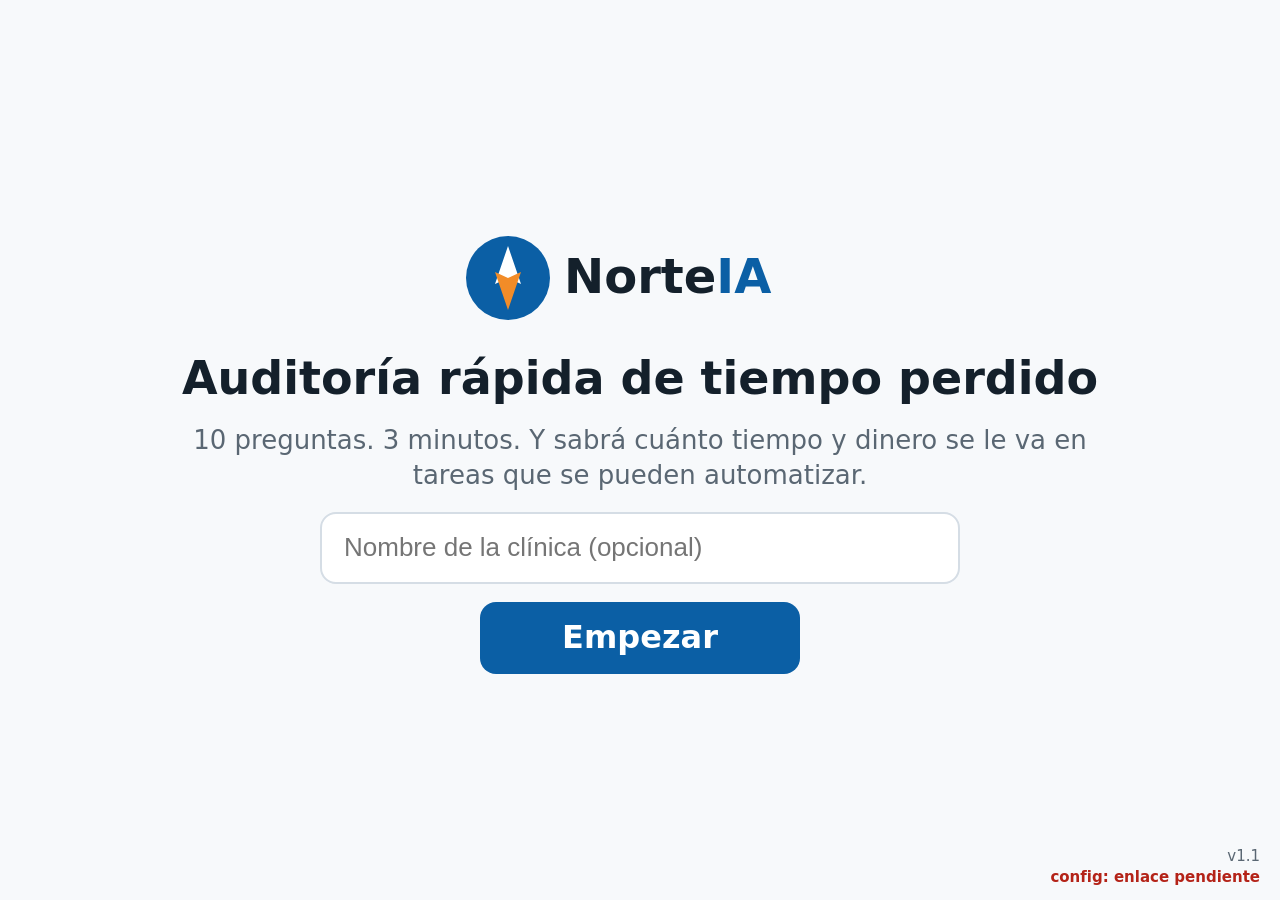
==== auditoria-norteia/index.html @ 2232d9d1 "Auditoría rápida NorteIA: PWA multi-nicho con envío automático por email App para tablet (HTML/CSS/J" ====
<!doctype html>
<html lang="es">
<head>
  <meta charset="utf-8">
  <meta name="viewport" content="width=device-width, initial-scale=1, maximum-scale=1, user-scalable=no, viewport-fit=cover">
  <meta name="theme-color" content="#0B5FA5">
  <meta name="mobile-web-app-capable" content="yes">
  <meta name="apple-mobile-web-app-capable" content="yes">
  <meta name="apple-mobile-web-app-status-bar-style" content="default">
  <meta name="apple-mobile-web-app-title" content="Auditoría NorteIA">
  <meta name="format-detection" content="telephone=no">
  <title>Auditoría rápida NorteIA</title>
  <link rel="manifest" href="manifest.webmanifest">
  <link rel="icon" href="assets/icon-192.png" type="image/png">
  <link rel="apple-touch-icon" href="assets/icon-192.png">
  <link rel="stylesheet" href="styles.css">
</head>
<body>
  <!-- Contenedor único: app.js dibuja aquí cada pantalla -->
  <main id="app" aria-live="polite"></main>

  <!-- Aviso de orientación (solo en vertical, por CSS) -->
  <div class="aviso-giro" role="alert">
    <div class="aviso-giro-icono" aria-hidden="true">⟳</div>
    <p>Gira la tablet en horizontal</p>
  </div>

  <!-- Diálogo de confirmación genérico -->
  <div id="dialogo" class="dialogo" hidden>
    <div class="dialogo-caja" role="dialog" aria-modal="true" aria-labelledby="dialogo-texto">
      <p id="dialogo-texto"></p>
      <div class="dialogo-botones" id="dialogo-botones"></div>
    </div>
  </div>

  <noscript>Esta aplicación necesita JavaScript.</noscript>

  <!-- Orden de carga: config, config local (opcional), almacén, motor, librería QR, correo, app. Los nichos los carga app.js desde niches/index.js -->
  <script src="config.js"></script>
  <script src="config.local.js" onerror="void 0"></script>
  <script src="niches/index.js"></script>
  <script src="almacen.js"></script>
  <script src="motor.js"></script>
  <script src="assets/qr.js"></script>
  <script src="email.js"></script>
  <script src="app.js"></script>
</body>
</html>
---- auditoria-norteia/styles.css ----
/* Auditoría rápida NorteIA — tablet en horizontal, letra grande, toques grandes */

:root {
  --fondo: #F7F9FB;
  --superficie: #FFFFFF;
  --texto: #14202B;
  --texto-suave: #5A6773;
  --borde: #D5DDE5;
  --principal: #0B5FA5;
  --principal-oscuro: #084A80;
  --principal-claro: #E6F0FA;
  --acento: #F28C28;
  --acento-oscuro: #C96A0E;
  --acento-texto: #1E1206;
  --ok: #1F7A4A;
  --aviso: #9A5B00;
  --error: #B42318;
  --radio: 16px;
  --sombra: 0 2px 10px rgba(20, 32, 43, 0.08);
  --toque: 72px;
  --hueco: 16px;
  --transicion: 200ms;
  font-size: 22px;
}

@media (min-width: 1600px) and (min-height: 1000px) {
  :root { font-size: 26px; --toque: 84px; }
}

* { box-sizing: border-box; }

html, body {
  margin: 0;
  height: 100%;
  background: var(--fondo);
  color: var(--texto);
  font-family: system-ui, -apple-system, "Segoe UI", Roboto, sans-serif;
  line-height: 1.35;
  overscroll-behavior: none;
  -webkit-text-size-adjust: 100%;
}

body {
  touch-action: manipulation;
  -webkit-user-select: none;
  user-select: none;
  -webkit-tap-highlight-color: transparent;
  -webkit-touch-callout: none;
  overflow: hidden;
}

input, textarea, .seleccionable, .seleccionable * {
  -webkit-user-select: text;
  user-select: text;
  -webkit-touch-callout: default;
}

:where(button, a.boton) {
  font: inherit;
  color: inherit;
  touch-action: manipulation;
}

:focus-visible {
  outline: 4px solid var(--acento);
  outline-offset: 3px;
}

#app {
  height: 100%;
  position: relative;
  overflow: hidden;
}

/* Títulos que reciben el foco al cambiar de pantalla (para lectores de pantalla): sin marco visible */
[data-foco][tabindex="-1"]:focus { outline: none; }

/* ---------- Pantallas ---------- */

.pantalla {
  position: absolute;
  inset: 0;
  display: flex;
  flex-direction: column;
  padding: 20px 32px 24px;
  padding-left: max(32px, env(safe-area-inset-left));
  padding-right: max(32px, env(safe-area-inset-right));
  animation: entrar var(--transicion) ease-out;
  overflow: hidden;
}

.pantalla.con-scroll {
  overflow-y: auto;
  -webkit-overflow-scrolling: touch;
  scroll-behavior: smooth;
}

@keyframes entrar {
  from { opacity: 0; transform: translateX(16px); }
  to { opacity: 1; transform: none; }
}

@media (prefers-reduced-motion: reduce) {
  .pantalla { animation: none; }
}

/* ---------- Botones ---------- */

.boton {
  display: inline-flex;
  align-items: center;
  justify-content: center;
  gap: 12px;
  min-height: var(--toque);
  padding: 0 32px;
  border-radius: var(--radio);
  border: 2px solid transparent;
  font-size: 28px;
  font-weight: 650;
  cursor: pointer;
  text-decoration: none;
  transition: background var(--transicion), transform 80ms, opacity var(--transicion);
}

.boton:active:not(:disabled) { transform: scale(0.98); }

.boton-principal { background: var(--principal); color: #fff; }
.boton-principal:active:not(:disabled) { background: var(--principal-oscuro); }

.boton-cta { background: var(--acento); color: var(--acento-texto); box-shadow: 0 4px 14px rgba(242, 140, 40, 0.35); }
.boton-cta:active { background: var(--acento-oscuro); color: #fff; }

.boton-secundario { background: var(--superficie); color: var(--principal); border-color: var(--borde); }
.boton-discreto { background: transparent; color: var(--texto-suave); border-color: var(--borde); font-size: 22px; font-weight: 600; }
.boton-peligro { background: var(--superficie); color: var(--error); border-color: #F1C4C0; }

.boton:disabled {
  background: #C9D1D8;
  color: #4E5A65;
  border-color: transparent;
  box-shadow: none;
  cursor: not-allowed;
}

.boton-atras {
  min-height: var(--toque);
  min-width: 150px;
  padding: 0 20px;
  font-size: 24px;
}

/* ---------- Bienvenida ---------- */

.bienvenida {
  align-items: center;
  justify-content: center;
  text-align: center;
  gap: 18px;
}

.bienvenida.con-scroll { justify-content: flex-start; }

.logo-boton {
  background: none;
  border: 0;
  padding: 8px;
  cursor: default;
  min-height: var(--toque);
}

.logo-boton img { height: 96px; width: auto; display: block; }

.bienvenida h1 {
  font-size: 46px;
  margin: 0;
  line-height: 1.15;
  color: var(--texto);
}

.bienvenida .subtitulo {
  font-size: 26px;
  margin: 0;
  max-width: 900px;
  color: var(--texto-suave);
}

.nichos {
  display: flex;
  gap: var(--hueco);
  justify-content: center;
  flex-wrap: wrap;
}

.nicho-tarjeta {
  min-width: 180px;
  min-height: 130px;
  padding: 14px 20px;
  border-radius: var(--radio);
  border: 3px solid var(--borde);
  background: var(--superficie);
  display: flex;
  flex-direction: column;
  align-items: center;
  justify-content: center;
  gap: 6px;
  cursor: pointer;
  position: relative;
  font-size: 24px;
  font-weight: 650;
}

.nicho-tarjeta .icono { font-size: 44px; line-height: 1; }
.nicho-tarjeta[aria-pressed="true"] { border-color: var(--principal); background: var(--principal-claro); color: var(--principal-oscuro); }

.nichos.pestanas .nicho-tarjeta { min-height: var(--toque); min-width: 0; flex-direction: row; padding: 0 22px; }
.nichos.pestanas .nicho-tarjeta .icono { font-size: 30px; }

.etiqueta-completar {
  position: absolute;
  top: -12px;
  right: -8px;
  background: var(--error);
  color: #fff;
  font-size: 15px;
  font-weight: 700;
  padding: 3px 8px;
  border-radius: 8px;
}

.campo-nombre {
  width: min(640px, 100%);
  min-height: var(--toque);
  font-size: 26px;
  padding: 0 22px;
  border-radius: var(--radio);
  border: 2px solid var(--borde);
  background: var(--superficie);
  color: var(--texto);
}

.campo-nombre:focus { border-color: var(--principal); outline: none; box-shadow: 0 0 0 4px var(--principal-claro); }

.bloque-contacto {
  width: min(640px, 100%);
  text-align: left;
  border: 2px solid var(--borde);
  border-radius: var(--radio);
  background: var(--superficie);
  padding: 0 18px;
}

.bloque-contacto summary {
  min-height: var(--toque);
  display: flex;
  align-items: center;
  cursor: pointer;
  font-weight: 600;
  color: var(--principal);
}

.bloque-contacto .campos { display: grid; grid-template-columns: 1fr 1fr; gap: 12px; padding-bottom: 16px; }
.bloque-contacto label { display: flex; flex-direction: column; font-size: 18px; color: var(--texto-suave); gap: 4px; }
.bloque-contacto input { min-height: 60px; font-size: 22px; padding: 0 14px; border: 2px solid var(--borde); border-radius: 12px; }
.bloque-contacto input[aria-invalid="true"] { border-color: var(--error); }
.bloque-contacto .aviso-privacidad { grid-column: 1 / -1; font-size: 17px; color: var(--texto-suave); margin: 0; }
.bloque-contacto .error-campo { grid-column: 1 / -1; color: var(--error); font-size: 18px; margin: 0; }

.boton-empezar { min-width: 320px; font-size: 32px; }

.esquina-version {
  position: absolute;
  right: 20px;
  bottom: 12px;
  font-size: 15px;
  color: var(--texto-suave);
  text-align: right;
  line-height: 1.4;
}

.esquina-version .alerta { color: var(--error); font-weight: 700; }
.esquina-version .pendientes { color: var(--aviso); font-weight: 700; }

.mensaje-error-nichos { color: var(--error); font-size: 24px; }

/* ---------- Preguntas ---------- */

.barra-superior {
  display: flex;
  align-items: center;
  gap: 24px;
  flex: 0 0 auto;
}

.progreso { flex: 1; display: flex; flex-direction: column; gap: 6px; }
.progreso-pista { height: 14px; border-radius: 7px; background: #E1E7ED; overflow: hidden; }
.progreso-relleno { height: 100%; background: var(--principal); border-radius: 7px; transition: width var(--transicion); }
.progreso-texto { font-size: 20px; color: var(--texto-suave); font-weight: 600; }

.pregunta-cuerpo {
  flex: 1 1 auto;
  display: flex;
  flex-direction: column;
  justify-content: center;
  gap: 20px;
  min-height: 0;
  padding: 12px 0;
}

.pregunta-titulo {
  font-size: 46px;
  line-height: 1.15;
  margin: 0;
  font-weight: 750;
}

.pregunta-titulo.largo { font-size: 40px; }

.pregunta-nota { margin: -8px 0 0; font-size: 20px; color: var(--texto-suave); }

.opciones {
  display: grid;
  gap: var(--hueco);
  grid-template-columns: repeat(var(--columnas, 2), minmax(0, 1fr));
}

.opcion {
  min-height: 96px;
  border-radius: var(--radio);
  border: 3px solid var(--borde);
  background: var(--superficie);
  box-shadow: var(--sombra);
  font-size: 28px;
  font-weight: 600;
  padding: 10px 56px 10px 24px;
  text-align: left;
  cursor: pointer;
  position: relative;
  transition: background var(--transicion), border-color var(--transicion);
}

.opcion::after {
  content: "";
  position: absolute;
  right: 18px;
  top: 50%;
  width: 30px;
  height: 30px;
  margin-top: -15px;
  border-radius: 50%;
  border: 3px solid var(--borde);
  background: var(--superficie);
}

.opcion[aria-pressed="true"] {
  background: var(--principal);
  border-color: var(--principal);
  color: #fff;
}

.opcion[aria-pressed="true"]::after {
  content: "✓";
  border-color: #fff;
  background: #fff;
  color: var(--principal);
  font-size: 22px;
  font-weight: 800;
  line-height: 24px;
  text-align: center;
}

.opciones.compactas .opcion { min-height: var(--toque); }

/* Bloques de dos partes (slider + minutos) */
.dos-partes {
  display: grid;
  grid-template-columns: minmax(0, 1.7fr) minmax(0, 1fr);
  gap: 32px;
  align-items: center;
}

.subpregunta h2 { font-size: 30px; margin: 0 0 14px; }
.subpregunta .opciones { --columnas: 1; }
.subpregunta .opcion { min-height: var(--toque); text-align: center; padding-left: 56px; }

/* ---------- Slider ---------- */

.slider { display: flex; flex-direction: column; gap: 14px; }

.slider-valor {
  font-size: 64px;
  font-weight: 800;
  text-align: center;
  color: var(--principal);
  line-height: 1;
  min-height: 64px;
  font-variant-numeric: tabular-nums;
}

.slider-valor.vacio { color: #A3AFBA; }

.slider-fila { display: flex; align-items: center; gap: 16px; }

.slider-paso {
  flex: 0 0 auto;
  width: var(--toque);
  height: var(--toque);
  border-radius: 50%;
  border: 2px solid var(--borde);
  background: var(--superficie);
  font-size: 40px;
  font-weight: 700;
  color: var(--principal);
  cursor: pointer;
  line-height: 1;
}

.slider-paso:active { background: var(--principal-claro); }

.slider-pista {
  position: relative;
  flex: 1;
  height: 92px;
  display: flex;
  align-items: center;
}

.slider input[type="range"] {
  -webkit-appearance: none;
  appearance: none;
  width: 100%;
  height: 72px;
  margin: 0;
  background: transparent;
  cursor: pointer;
  position: relative;
  z-index: 2;
}

.slider input[type="range"]::-webkit-slider-runnable-track {
  height: 14px;
  border-radius: 7px;
  background: linear-gradient(to right, var(--principal) 0, var(--principal) var(--relleno, 0%), #D8E0E7 var(--relleno, 0%), #D8E0E7 100%);
}

.slider input[type="range"]::-moz-range-track {
  height: 14px;
  border-radius: 7px;
  background: #D8E0E7;
}

.slider input[type="range"]::-moz-range-progress {
  height: 14px;
  border-radius: 7px;
  background: var(--principal);
}

.slider input[type="range"]::-webkit-slider-thumb {
  -webkit-appearance: none;
  appearance: none;
  width: 56px;
  height: 56px;
  margin-top: -21px;
  border-radius: 50%;
  background: var(--principal);
  border: 5px solid #fff;
  box-shadow: 0 2px 8px rgba(0, 0, 0, 0.3);
}

.slider input[type="range"]::-moz-range-thumb {
  width: 46px;
  height: 46px;
  border-radius: 50%;
  background: var(--principal);
  border: 5px solid #fff;
  box-shadow: 0 2px 8px rgba(0, 0, 0, 0.3);
}

/* Sin contestar: no hay pulgar activo */
.slider input.sin-valor::-webkit-slider-thumb { opacity: 0; }
.slider input.sin-valor::-moz-range-thumb { opacity: 0; }
.slider input.sin-valor::-moz-range-progress { background: transparent; }

.slider-marca {
  position: absolute;
  top: 0;
  bottom: 0;
  width: 0;
  border-left: 3px dashed var(--acento-oscuro);
  z-index: 1;
  pointer-events: none;
}

.slider-marca span {
  position: absolute;
  top: -6px;
  left: 8px;
  font-size: 18px;
  font-weight: 700;
  color: var(--acento-oscuro);
  white-space: nowrap;
}

.slider-marca small {
  position: absolute;
  bottom: -4px;
  left: 8px;
  font-size: 15px;
  color: var(--texto-suave);
  white-space: nowrap;
}

.slider-atajos { display: flex; gap: var(--hueco); justify-content: center; }

.atajo {
  min-height: var(--toque);
  min-width: 120px;
  padding: 0 22px;
  border-radius: var(--radio);
  border: 2px solid var(--borde);
  background: var(--superficie);
  font-size: 28px;
  font-weight: 700;
  cursor: pointer;
  display: inline-flex;
  flex-direction: column;
  align-items: center;
  justify-content: center;
  line-height: 1.05;
}

.atajo small { font-size: 15px; font-weight: 600; color: var(--texto-suave); }
.atajo.habitual { border-color: var(--acento); }
.atajo[aria-pressed="true"] { background: var(--principal); color: #fff; border-color: var(--principal); }
.atajo[aria-pressed="true"] small { color: #fff; }

.pie-pregunta {
  flex: 0 0 auto;
  display: flex;
  justify-content: flex-end;
}

.boton-siguiente { min-width: 300px; }

/* ---------- Calculando ---------- */

.calculando {
  align-items: center;
  justify-content: center;
  gap: 28px;
  font-size: 36px;
  font-weight: 700;
  color: var(--principal);
  cursor: pointer;
}

.indicador {
  width: 84px;
  height: 84px;
  border-radius: 50%;
  border: 9px solid var(--principal-claro);
  border-top-color: var(--principal);
  animation: girar 900ms linear infinite;
}

@keyframes girar { to { transform: rotate(360deg); } }

/* ---------- Resultado ---------- */

.resultado { padding-bottom: 0; }

.resultado-contenido {
  flex: 1 1 auto;
  min-height: 0;
  overflow-y: auto;
  -webkit-overflow-scrolling: touch;
  scroll-behavior: smooth;
  display: flex;
  flex-direction: column;
  gap: 14px;
  padding-bottom: 16px;
}

.resultado-cabecera { display: flex; align-items: center; justify-content: space-between; gap: 16px; flex: 0 0 auto; }
.resultado-cabecera img { height: 48px; }

.resultado-grid {
  display: grid;
  grid-template-columns: minmax(0, 1.6fr) minmax(0, 1fr);
  gap: 20px;
  align-items: stretch;
}

.panel {
  background: var(--superficie);
  border-radius: 20px;
  box-shadow: var(--sombra);
  padding: 20px 24px;
}

.gancho h1 { font-size: 30px; line-height: 1.2; margin: 0 0 8px; }

.cifras { display: flex; gap: 8px 32px; flex-wrap: wrap; margin: 4px 0 10px; }
.cifra { display: flex; flex-direction: column; min-width: 0; }
.cifra-num {
  font-size: 96px;
  font-weight: 800;
  line-height: 1;
  color: var(--principal);
  font-variant-numeric: tabular-nums;
  white-space: nowrap;
  letter-spacing: -1px;
}
.cifra-etq { font-size: 28px; color: var(--texto-suave); font-weight: 600; }

.gancho p { margin: 0 0 8px; }
.gancho .impulso { font-weight: 650; color: var(--principal-oscuro); }

.senales { list-style: none; padding: 0; margin: 8px 0 0; display: flex; flex-direction: column; gap: 6px; }
.senales li { font-size: 19px; color: var(--texto-suave); display: flex; gap: 10px; align-items: flex-start; }

.contraste h2 { font-size: 26px; margin: 0 0 14px; }
.contraste-cols { display: grid; grid-template-columns: 1fr; gap: 10px; margin-bottom: 14px; }
.contraste-col { border-radius: 14px; padding: 12px 14px; background: var(--fondo); }
.contraste-col small { display: block; font-size: 17px; color: var(--texto-suave); font-weight: 600; }
.contraste-col strong { display: block; font-size: 28px; line-height: 1.2; margin-top: 2px; }
.contraste-col.real { background: var(--principal-claro); }
.contraste-col.real strong { color: var(--principal-oscuro); }
.contraste p { margin: 0; font-size: 21px; }

.volumen-bajo { font-size: 30px; line-height: 1.3; margin: 0; }

.cta-zona {
  flex: 0 0 auto;
  display: flex;
  align-items: center;
  justify-content: space-between;
  gap: 24px;
  margin: 0 -32px;
  padding: 12px 32px;
  padding-bottom: max(12px, env(safe-area-inset-bottom));
  background: var(--superficie);
  border-top: 1px solid var(--borde);
  box-shadow: 0 -4px 16px rgba(20, 32, 43, 0.06);
}

.cta-acciones { display: flex; flex-direction: column; gap: 4px; align-items: flex-start; min-width: 0; }
.cta-secundario { display: flex; align-items: center; gap: 16px; flex-wrap: wrap; }
.boton-cta { font-size: 30px; min-height: 84px; padding: 0 36px; }
.telefono { font-size: 26px; font-weight: 700; color: var(--principal); text-decoration: none; min-height: var(--toque); display: inline-flex; align-items: center; }
.aviso-sin-conexion { color: var(--aviso); font-weight: 650; margin: 0; font-size: 19px; max-width: 520px; }

.qr { margin: 0; display: flex; align-items: center; gap: 12px; }
.qr svg { width: 132px; height: 132px; display: block; background: #fff; border-radius: 8px; flex: 0 0 auto; }
.qr figcaption { font-size: 17px; color: var(--texto-suave); max-width: 130px; }

.acciones-secundarias { display: flex; gap: var(--hueco); flex-wrap: wrap; }

.pie-resultado { font-size: 16px; color: var(--texto-suave); margin: 0; }
.estado-email { font-size: 16px; color: var(--texto-suave); margin: 0; display: flex; align-items: center; gap: 8px; flex-wrap: wrap; }
.estado-email .ayuda { border-bottom: 1px dotted var(--texto-suave); cursor: help; }
.estado-email.ok { color: var(--ok); }
.estado-email.revisar { color: var(--aviso); }

/* ---------- Resumen / historial ---------- */

.cabecera-pantalla { display: flex; align-items: center; gap: 20px; flex: 0 0 auto; }
.cabecera-pantalla h1 { font-size: 34px; margin: 0; flex: 1; }

.resumen-texto {
  flex: 1 1 auto;
  min-height: 160px;
  overflow: auto;
  background: var(--superficie);
  border: 2px solid var(--borde);
  border-radius: var(--radio);
  padding: 18px 22px;
  margin: 14px 0;
  font-family: ui-monospace, "SF Mono", Menlo, Consolas, monospace;
  font-size: 18px;
  line-height: 1.45;
  white-space: pre-wrap;
  word-break: break-word;
}

.botonera { display: flex; flex-wrap: wrap; gap: var(--hueco); flex: 0 0 auto; }
.botonera .boton { font-size: 24px; }

.aviso { padding: 12px 16px; border-radius: 12px; background: #FFF4E5; color: #6B3E00; font-weight: 600; margin: 8px 0 0; font-size: 19px; }
.aviso.error { background: #FDECEA; color: var(--error); }
.confirmacion { color: var(--ok); font-weight: 700; }

.filtros { display: flex; gap: 12px; flex-wrap: wrap; margin: 12px 0; flex: 0 0 auto; }
.filtro { min-height: 56px; padding: 0 18px; border-radius: 28px; border: 2px solid var(--borde); background: var(--superficie); font-size: 19px; font-weight: 600; cursor: pointer; }
.filtro[aria-pressed="true"] { background: var(--principal); color: #fff; border-color: var(--principal); }

.lista-historial { list-style: none; margin: 0; padding: 0; flex: 1 1 auto; overflow-y: auto; display: flex; flex-direction: column; gap: 10px; min-height: 0; }
.fila-historial {
  width: 100%;
  min-height: var(--toque);
  display: grid;
  grid-template-columns: auto 1.1fr 1.6fr 1fr 1.6fr;
  gap: 14px;
  align-items: center;
  text-align: left;
  border: 2px solid var(--borde);
  border-radius: 14px;
  background: var(--superficie);
  padding: 10px 16px;
  font-size: 19px;
  cursor: pointer;
}
.insignia { display: inline-flex; gap: 6px; align-items: center; background: var(--principal-claro); color: var(--principal-oscuro); border-radius: 18px; padding: 4px 12px; font-weight: 700; font-size: 16px; white-space: nowrap; }
.fila-historial .cifras-fila { font-weight: 700; color: var(--principal); }
.fila-historial .email-fila { font-size: 16px; color: var(--texto-suave); }
.fila-historial .email-fila.ok { color: var(--ok); }
.fila-historial .email-fila.revisar { color: var(--aviso); font-weight: 600; }
.vacio { color: var(--texto-suave); text-align: center; padding: 40px; }

.estado-general-email { font-size: 18px; margin: 6px 0 0; color: var(--texto-suave); }
.estado-general-email strong { color: var(--texto); }

.detalle-email { font-size: 17px; background: var(--superficie); border-radius: 12px; border: 2px solid var(--borde); padding: 10px 16px; margin: 0 0 12px; }
.detalle-email h2 { font-size: 19px; margin: 0 0 6px; }
.detalle-email ul { margin: 0; padding-left: 20px; }

/* ---------- Diálogo ---------- */

.dialogo {
  position: fixed;
  inset: 0;
  background: rgba(20, 32, 43, 0.55);
  display: flex;
  align-items: center;
  justify-content: center;
  z-index: 50;
  padding: 24px;
}

.dialogo[hidden] { display: none; }

.dialogo-caja {
  background: var(--superficie);
  border-radius: 22px;
  padding: 32px 36px;
  max-width: 760px;
  width: 100%;
  box-shadow: 0 10px 40px rgba(0, 0, 0, 0.25);
}

.dialogo-caja p { font-size: 28px; font-weight: 650; margin: 0 0 26px; white-space: pre-line; }
.dialogo-botones { display: flex; gap: var(--hueco); justify-content: flex-end; flex-wrap: wrap; }

/* ---------- Orientación ---------- */

.aviso-giro {
  display: none;
  position: fixed;
  inset: 0;
  z-index: 100;
  background: var(--principal);
  color: #fff;
  flex-direction: column;
  align-items: center;
  justify-content: center;
  text-align: center;
  font-size: 40px;
  font-weight: 700;
  padding: 32px;
}

.aviso-giro-icono { font-size: 120px; line-height: 1; margin-bottom: 20px; }

@media (orientation: portrait) and (max-width: 1100px) {
  .aviso-giro { display: flex; }
}

/* ---------- Pantallas algo más bajas (barras del navegador) ---------- */

@media (max-height: 740px) {
  .pantalla { padding-top: 14px; padding-bottom: 16px; }
  .pregunta-titulo { font-size: 40px; }
  .opcion { min-height: 84px; }
  .bienvenida { gap: 12px; }
  .logo-boton img { height: 76px; }
}
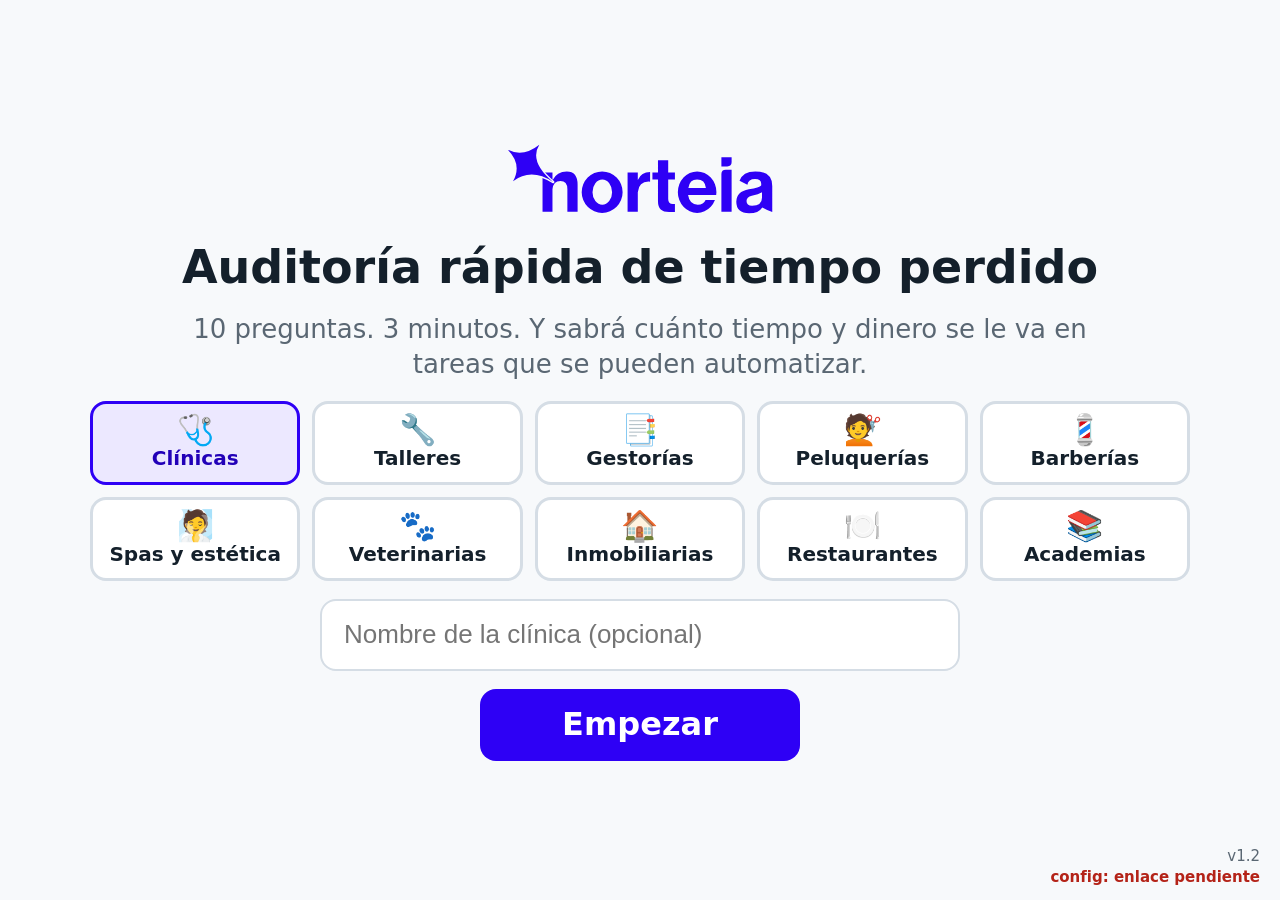
==== commit bccd8b99: "Auditoría NorteIA: 10 sectores completos, logo oficial y contacto - Nichos completos con 10 pregunta" ====
--- a/auditoria-norteia/index.html
+++ b/auditoria-norteia/index.html
@@ -3,7 +3,7 @@
 <head>
   <meta charset="utf-8">
   <meta name="viewport" content="width=device-width, initial-scale=1, maximum-scale=1, user-scalable=no, viewport-fit=cover">
-  <meta name="theme-color" content="#0B5FA5">
+  <meta name="theme-color" content="#2E00F5">
   <meta name="mobile-web-app-capable" content="yes">
   <meta name="apple-mobile-web-app-capable" content="yes">
   <meta name="apple-mobile-web-app-status-bar-style" content="default">
--- a/auditoria-norteia/styles.css
+++ b/auditoria-norteia/styles.css
@@ -6,9 +6,9 @@
   --texto: #14202B;
   --texto-suave: #5A6773;
   --borde: #D5DDE5;
-  --principal: #0B5FA5;
-  --principal-oscuro: #084A80;
-  --principal-claro: #E6F0FA;
+  --principal: #2E00F5;        /* azul eléctrico NorteIA (logo) */
+  --principal-oscuro: #2200B8;
+  --principal-claro: #ECE8FF;
   --acento: #F28C28;
   --acento-oscuro: #C96A0E;
   --acento-texto: #1E1206;
@@ -168,7 +168,7 @@
   min-height: var(--toque);
 }
 
-.logo-boton img { height: 96px; width: auto; display: block; }
+.logo-boton img { height: 72px; width: auto; display: block; }
 
 .bienvenida h1 {
   font-size: 46px;
@@ -212,7 +212,15 @@
 .nicho-tarjeta .icono { font-size: 44px; line-height: 1; }
 .nicho-tarjeta[aria-pressed="true"] { border-color: var(--principal); background: var(--principal-claro); color: var(--principal-oscuro); }
 
-.nichos.pestanas .nicho-tarjeta { min-height: var(--toque); min-width: 0; flex-direction: row; padding: 0 22px; }
+/* Más de 4 sectores: pestañas en rejilla de 5 columnas */
+.nichos.pestanas {
+  display: grid;
+  grid-template-columns: repeat(5, minmax(0, 1fr));
+  gap: 12px;
+  width: 100%;
+  max-width: 1100px;
+}
+.nichos.pestanas .nicho-tarjeta { min-height: 84px; min-width: 0; padding: 8px 10px; gap: 2px; font-size: 20px; line-height: 1.15; text-align: center; }
 .nichos.pestanas .nicho-tarjeta .icono { font-size: 30px; }
 
 .etiqueta-completar {
@@ -645,13 +653,15 @@
 
 .cta-acciones { display: flex; flex-direction: column; gap: 4px; align-items: flex-start; min-width: 0; }
 .cta-secundario { display: flex; align-items: center; gap: 16px; flex-wrap: wrap; }
-.boton-cta { font-size: 30px; min-height: 84px; padding: 0 36px; }
+.boton-cta { font-size: 26px; min-height: 84px; padding: 0 30px; text-align: center; }
 .telefono { font-size: 26px; font-weight: 700; color: var(--principal); text-decoration: none; min-height: var(--toque); display: inline-flex; align-items: center; }
+.contacto-norteia { display: flex; flex-wrap: wrap; align-items: center; gap: 4px 10px; font-size: 18px; color: var(--texto-suave); }
+.contacto-norteia a { color: var(--texto-suave); font-weight: 600; text-decoration: none; min-height: 44px; display: inline-flex; align-items: center; }
 .aviso-sin-conexion { color: var(--aviso); font-weight: 650; margin: 0; font-size: 19px; max-width: 520px; }
 
 .qr { margin: 0; display: flex; align-items: center; gap: 12px; }
 .qr svg { width: 132px; height: 132px; display: block; background: #fff; border-radius: 8px; flex: 0 0 auto; }
-.qr figcaption { font-size: 17px; color: var(--texto-suave); max-width: 130px; }
+.qr figcaption { font-size: 16px; color: var(--texto-suave); max-width: 110px; }
 
 .acciones-secundarias { display: flex; gap: var(--hueco); flex-wrap: wrap; }
 
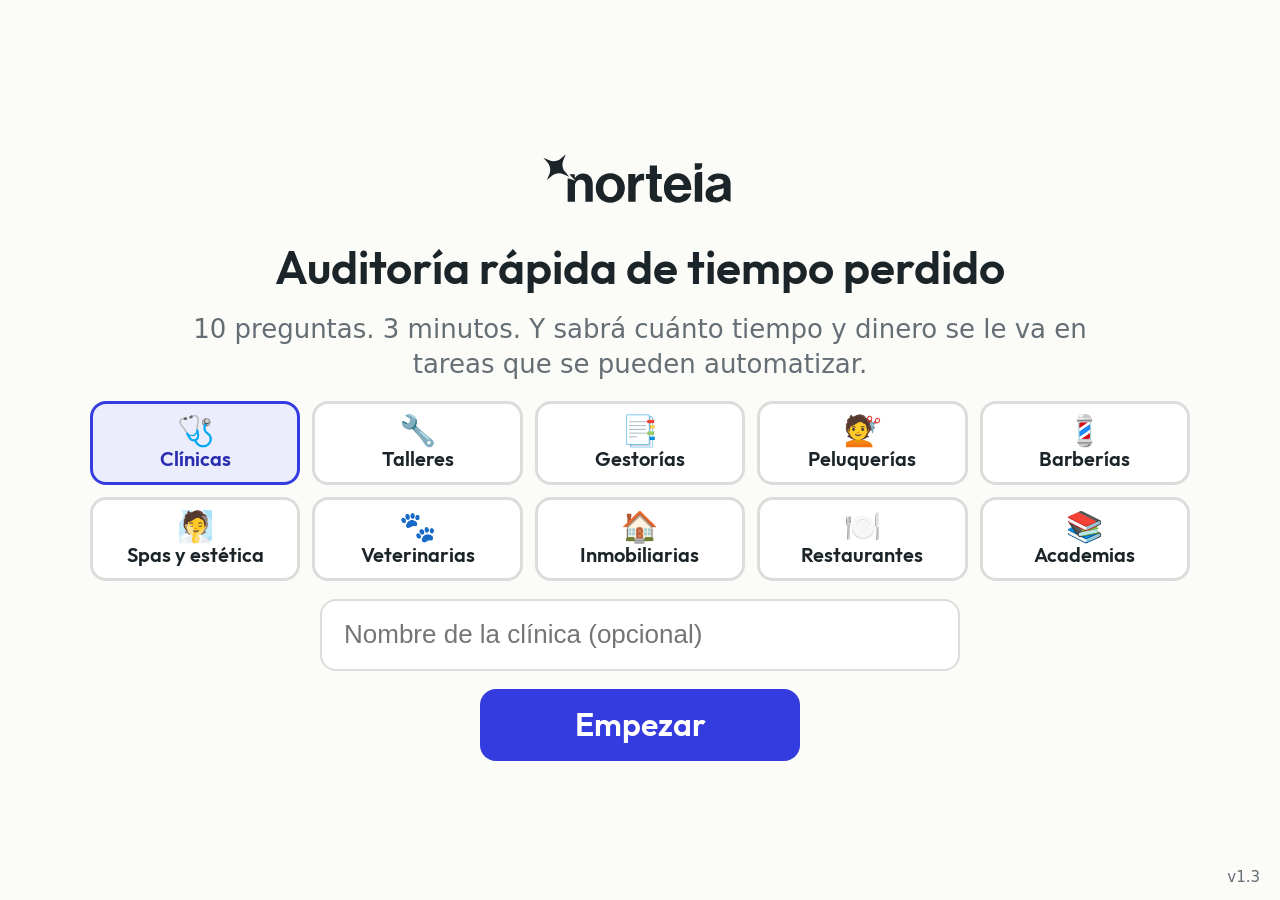
==== commit bf8fae63: "Auditoría NorteIA: marca oficial de norteia.es - Logo oficial (SVG de norteia.es) en lugar del redib" ====
--- a/auditoria-norteia/index.html
+++ b/auditoria-norteia/index.html
@@ -3,7 +3,7 @@
 <head>
   <meta charset="utf-8">
   <meta name="viewport" content="width=device-width, initial-scale=1, maximum-scale=1, user-scalable=no, viewport-fit=cover">
-  <meta name="theme-color" content="#2E00F5">
+  <meta name="theme-color" content="#343BDF">
   <meta name="mobile-web-app-capable" content="yes">
   <meta name="apple-mobile-web-app-capable" content="yes">
   <meta name="apple-mobile-web-app-status-bar-style" content="default">
--- a/auditoria-norteia/styles.css
+++ b/auditoria-norteia/styles.css
@@ -1,14 +1,19 @@
 /* Auditoría rápida NorteIA — tablet en horizontal, letra grande, toques grandes */
 
+/* Tipografía de marca (Outfit, licencia OFL), servida desde la app para funcionar sin conexión */
+@font-face { font-family: "Outfit"; src: url("assets/fonts/Outfit-Regular.woff2") format("woff2"); font-weight: 400; font-display: swap; }
+@font-face { font-family: "Outfit"; src: url("assets/fonts/Outfit-SemiBold.woff2") format("woff2"); font-weight: 600 800; font-display: swap; }
+
+/* Colores de norteia.es */
 :root {
-  --fondo: #F7F9FB;
+  --fondo: #FBFBF8;
   --superficie: #FFFFFF;
-  --texto: #14202B;
-  --texto-suave: #5A6773;
-  --borde: #D5DDE5;
-  --principal: #2E00F5;        /* azul eléctrico NorteIA (logo) */
-  --principal-oscuro: #2200B8;
-  --principal-claro: #ECE8FF;
+  --texto: #1B2429;
+  --texto-suave: #646E74;
+  --borde: #D9DDDC;
+  --principal: #343BDF;        /* acento de norteia.es */
+  --principal-oscuro: #272CB0;
+  --principal-claro: #ECEDFC;
   --acento: #F28C28;
   --acento-oscuro: #C96A0E;
   --acento-texto: #1E1206;
@@ -36,6 +41,7 @@
   color: var(--texto);
   font-family: system-ui, -apple-system, "Segoe UI", Roboto, sans-serif;
   line-height: 1.35;
+  --fuente-marca: "Outfit", system-ui, -apple-system, "Segoe UI", Roboto, sans-serif;
   overscroll-behavior: none;
   -webkit-text-size-adjust: 100%;
 }
@@ -74,6 +80,11 @@
 
 /* Títulos que reciben el foco al cambiar de pantalla (para lectores de pantalla): sin marco visible */
 [data-foco][tabindex="-1"]:focus { outline: none; }
+
+/* Títulos, cifras y botones con la tipografía de la marca */
+h1, h2, .boton, .opcion, .atajo, .slider-valor, .cifra-num, .nicho-tarjeta, .telefono, .progreso-texto {
+  font-family: var(--fuente-marca);
+}
 
 /* ---------- Pantallas ---------- */
 
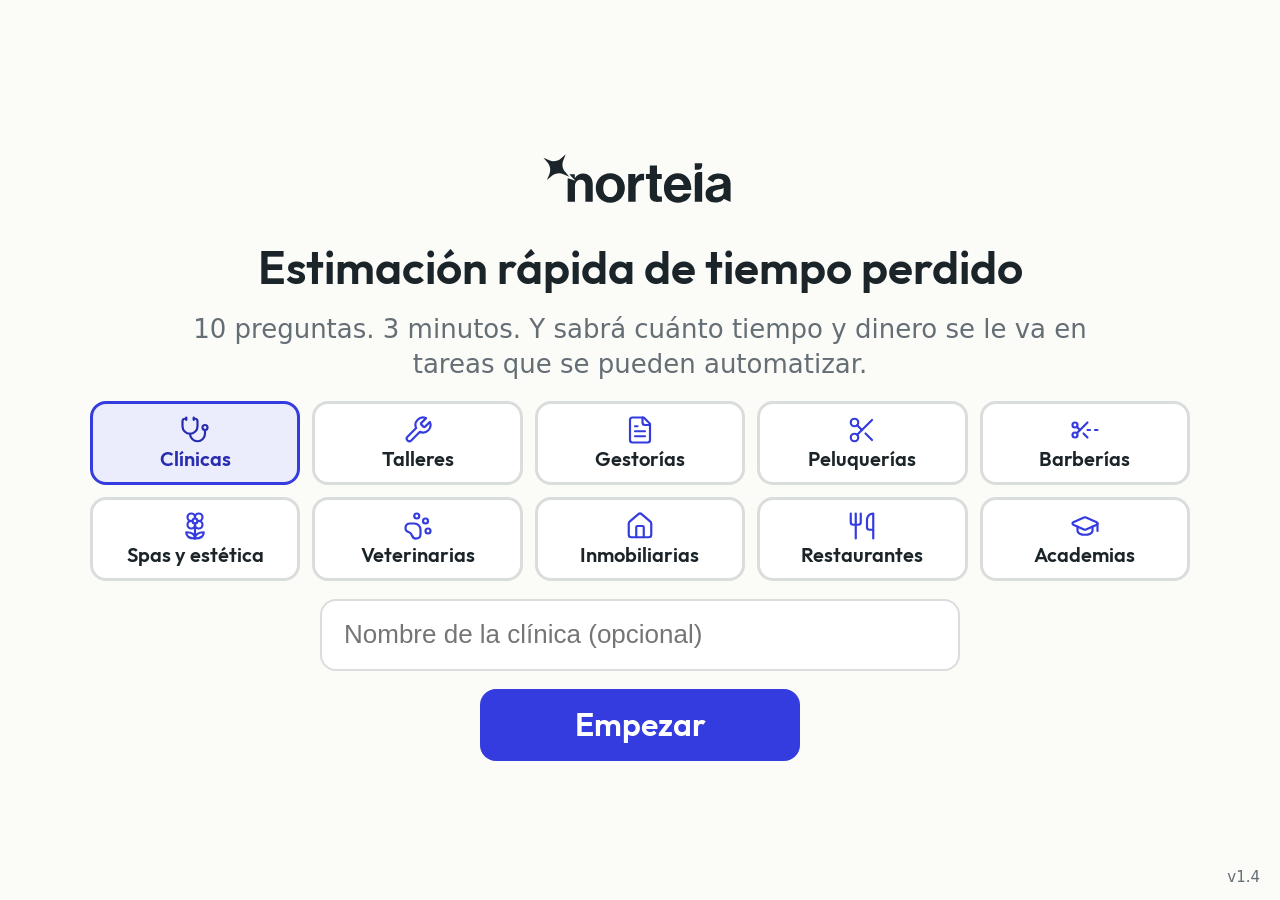
==== commit c9bcd547: "Estimación NorteIA: cambios de la revisión de Luis - Iconos de línea (Lucide, ISC) en tonos de la pa" ====
--- a/auditoria-norteia/index.html
+++ b/auditoria-norteia/index.html
@@ -7,9 +7,9 @@
   <meta name="mobile-web-app-capable" content="yes">
   <meta name="apple-mobile-web-app-capable" content="yes">
   <meta name="apple-mobile-web-app-status-bar-style" content="default">
-  <meta name="apple-mobile-web-app-title" content="Auditoría NorteIA">
+  <meta name="apple-mobile-web-app-title" content="Estimación NorteIA">
   <meta name="format-detection" content="telephone=no">
-  <title>Auditoría rápida NorteIA</title>
+  <title>Estimación rápida NorteIA</title>
   <link rel="manifest" href="manifest.webmanifest">
   <link rel="icon" href="assets/icon-192.png" type="image/png">
   <link rel="apple-touch-icon" href="assets/icon-192.png">
@@ -42,6 +42,7 @@
   <script src="almacen.js"></script>
   <script src="motor.js"></script>
   <script src="assets/qr.js"></script>
+  <script src="assets/iconos.js"></script>
   <script src="email.js"></script>
   <script src="app.js"></script>
 </body>
--- a/auditoria-norteia/styles.css
+++ b/auditoria-norteia/styles.css
@@ -4,24 +4,24 @@
 @font-face { font-family: "Outfit"; src: url("assets/fonts/Outfit-Regular.woff2") format("woff2"); font-weight: 400; font-display: swap; }
 @font-face { font-family: "Outfit"; src: url("assets/fonts/Outfit-SemiBold.woff2") format("woff2"); font-weight: 600 800; font-display: swap; }
 
-/* Colores de norteia.es */
+/* Paleta de norteia.es (única fuente de color de la app) */
 :root {
-  --fondo: #FBFBF8;
-  --superficie: #FFFFFF;
-  --texto: #1B2429;
-  --texto-suave: #646E74;
-  --borde: #D9DDDC;
-  --principal: #343BDF;        /* acento de norteia.es */
+  --fondo: #FBFBF8;            /* --bg */
+  --superficie: #FFFFFF;       /* tarjetas */
+  --superficie-2: #F0F1EE;     /* --surface */
+  --texto: #1B2429;            /* --ink */
+  --texto-suave: #646E74;      /* --muted */
+  --texto-tenue: #AEB6BD;
+  --borde: #D9DDDC;            /* --line */
+  --principal: #343BDF;        /* --accent */
   --principal-oscuro: #272CB0;
   --principal-claro: #ECEDFC;
-  --acento: #F28C28;
-  --acento-oscuro: #C96A0E;
-  --acento-texto: #1E1206;
-  --ok: #1F7A4A;
-  --aviso: #9A5B00;
+  --sobre-principal: #FFFFFF;  /* --on-accent */
+  --sombra-color: 27, 36, 41;  /* --ink en RGB, para sombras */
+  /* Solo para errores y acciones destructivas (borrar): la web no define rojo */
   --error: #B42318;
   --radio: 16px;
-  --sombra: 0 2px 10px rgba(20, 32, 43, 0.08);
+  --sombra: 0 2px 10px rgba(var(--sombra-color), 0.08);
   --toque: 72px;
   --hueco: 16px;
   --transicion: 200ms;
@@ -33,6 +33,9 @@
 }
 
 * { box-sizing: border-box; }
+
+/* Lo oculto se oculta siempre, aunque la clase defina "display" */
+[hidden] { display: none !important; }
 
 html, body {
   margin: 0;
@@ -68,7 +71,7 @@
 }
 
 :focus-visible {
-  outline: 4px solid var(--acento);
+  outline: 4px solid var(--principal);
   outline-offset: 3px;
 }
 
@@ -138,16 +141,16 @@
 .boton-principal { background: var(--principal); color: #fff; }
 .boton-principal:active:not(:disabled) { background: var(--principal-oscuro); }
 
-.boton-cta { background: var(--acento); color: var(--acento-texto); box-shadow: 0 4px 14px rgba(242, 140, 40, 0.35); }
-.boton-cta:active { background: var(--acento-oscuro); color: #fff; }
+.boton-cta { background: var(--principal); color: var(--sobre-principal); box-shadow: 0 4px 14px rgba(52, 59, 223, 0.35); }
+.boton-cta:active { background: var(--principal-oscuro); color: var(--sobre-principal); }
 
 .boton-secundario { background: var(--superficie); color: var(--principal); border-color: var(--borde); }
 .boton-discreto { background: transparent; color: var(--texto-suave); border-color: var(--borde); font-size: 22px; font-weight: 600; }
-.boton-peligro { background: var(--superficie); color: var(--error); border-color: #F1C4C0; }
+.boton-peligro { background: var(--superficie); color: var(--error); border-color: var(--borde); }
 
 .boton:disabled {
-  background: #C9D1D8;
-  color: #4E5A65;
+  background: var(--borde);
+  color: var(--texto-suave);
   border-color: transparent;
   box-shadow: none;
   cursor: not-allowed;
@@ -220,7 +223,13 @@
   font-weight: 650;
 }
 
-.nicho-tarjeta .icono { font-size: 44px; line-height: 1; }
+/* Iconos de línea: siempre en tonos de la paleta */
+.icono { display: inline-flex; align-items: center; justify-content: center; color: var(--principal); line-height: 1; }
+.icono svg { width: 100%; height: 100%; display: block; }
+.nicho-tarjeta .icono { width: 40px; height: 40px; }
+.nicho-tarjeta[aria-pressed="true"] .icono { color: var(--principal-oscuro); }
+.icono-senal { width: 22px; height: 22px; flex: 0 0 auto; margin-top: 1px; color: var(--principal); }
+.icono-mini { width: 18px; height: 18px; color: currentColor; }
 .nicho-tarjeta[aria-pressed="true"] { border-color: var(--principal); background: var(--principal-claro); color: var(--principal-oscuro); }
 
 /* Más de 4 sectores: pestañas en rejilla de 5 columnas */
@@ -232,7 +241,7 @@
   max-width: 1100px;
 }
 .nichos.pestanas .nicho-tarjeta { min-height: 84px; min-width: 0; padding: 8px 10px; gap: 2px; font-size: 20px; line-height: 1.15; text-align: center; }
-.nichos.pestanas .nicho-tarjeta .icono { font-size: 30px; }
+.nichos.pestanas .nicho-tarjeta .icono { width: 30px; height: 30px; }
 
 .etiqueta-completar {
   position: absolute;
@@ -297,7 +306,7 @@
 }
 
 .esquina-version .alerta { color: var(--error); font-weight: 700; }
-.esquina-version .pendientes { color: var(--aviso); font-weight: 700; }
+.esquina-version .pendientes { color: var(--principal); font-weight: 700; }
 
 .mensaje-error-nichos { color: var(--error); font-size: 24px; }
 
@@ -311,7 +320,7 @@
 }
 
 .progreso { flex: 1; display: flex; flex-direction: column; gap: 6px; }
-.progreso-pista { height: 14px; border-radius: 7px; background: #E1E7ED; overflow: hidden; }
+.progreso-pista { height: 14px; border-radius: 7px; background: var(--superficie-2); overflow: hidden; }
 .progreso-relleno { height: 100%; background: var(--principal); border-radius: 7px; transition: width var(--transicion); }
 .progreso-texto { font-size: 20px; color: var(--texto-suave); font-weight: 600; }
 
@@ -415,7 +424,7 @@
   font-variant-numeric: tabular-nums;
 }
 
-.slider-valor.vacio { color: #A3AFBA; }
+.slider-valor.vacio { color: var(--texto-tenue); }
 
 .slider-fila { display: flex; align-items: center; gap: 16px; }
 
@@ -458,13 +467,13 @@
 .slider input[type="range"]::-webkit-slider-runnable-track {
   height: 14px;
   border-radius: 7px;
-  background: linear-gradient(to right, var(--principal) 0, var(--principal) var(--relleno, 0%), #D8E0E7 var(--relleno, 0%), #D8E0E7 100%);
+  background: linear-gradient(to right, var(--principal) 0, var(--principal) var(--relleno, 0%), var(--borde) var(--relleno, 0%), var(--borde) 100%);
 }
 
 .slider input[type="range"]::-moz-range-track {
   height: 14px;
   border-radius: 7px;
-  background: #D8E0E7;
+  background: var(--borde);
 }
 
 .slider input[type="range"]::-moz-range-progress {
@@ -482,7 +491,7 @@
   border-radius: 50%;
   background: var(--principal);
   border: 5px solid #fff;
-  box-shadow: 0 2px 8px rgba(0, 0, 0, 0.3);
+  box-shadow: 0 2px 8px rgba(var(--sombra-color), 0.3);
 }
 
 .slider input[type="range"]::-moz-range-thumb {
@@ -491,7 +500,7 @@
   border-radius: 50%;
   background: var(--principal);
   border: 5px solid #fff;
-  box-shadow: 0 2px 8px rgba(0, 0, 0, 0.3);
+  box-shadow: 0 2px 8px rgba(var(--sombra-color), 0.3);
 }
 
 /* Sin contestar: no hay pulgar activo */
@@ -504,7 +513,7 @@
   top: 0;
   bottom: 0;
   width: 0;
-  border-left: 3px dashed var(--acento-oscuro);
+  border-left: 3px dashed var(--texto-suave);
   z-index: 1;
   pointer-events: none;
 }
@@ -515,7 +524,7 @@
   left: 8px;
   font-size: 18px;
   font-weight: 700;
-  color: var(--acento-oscuro);
+  color: var(--texto);
   white-space: nowrap;
 }
 
@@ -548,7 +557,7 @@
 }
 
 .atajo small { font-size: 15px; font-weight: 600; color: var(--texto-suave); }
-.atajo.habitual { border-color: var(--acento); }
+.atajo.habitual { border-color: var(--principal); }
 .atajo[aria-pressed="true"] { background: var(--principal); color: #fff; border-color: var(--principal); }
 .atajo[aria-pressed="true"] small { color: #fff; }
 
@@ -639,7 +648,7 @@
 
 .contraste h2 { font-size: 26px; margin: 0 0 14px; }
 .contraste-cols { display: grid; grid-template-columns: 1fr; gap: 10px; margin-bottom: 14px; }
-.contraste-col { border-radius: 14px; padding: 12px 14px; background: var(--fondo); }
+.contraste-col { border-radius: 14px; padding: 12px 14px; background: var(--superficie-2); }
 .contraste-col small { display: block; font-size: 17px; color: var(--texto-suave); font-weight: 600; }
 .contraste-col strong { display: block; font-size: 28px; line-height: 1.2; margin-top: 2px; }
 .contraste-col.real { background: var(--principal-claro); }
@@ -659,7 +668,7 @@
   padding-bottom: max(12px, env(safe-area-inset-bottom));
   background: var(--superficie);
   border-top: 1px solid var(--borde);
-  box-shadow: 0 -4px 16px rgba(20, 32, 43, 0.06);
+  box-shadow: 0 -4px 16px rgba(var(--sombra-color), 0.06);
 }
 
 .cta-acciones { display: flex; flex-direction: column; gap: 4px; align-items: flex-start; min-width: 0; }
@@ -668,7 +677,7 @@
 .telefono { font-size: 26px; font-weight: 700; color: var(--principal); text-decoration: none; min-height: var(--toque); display: inline-flex; align-items: center; }
 .contacto-norteia { display: flex; flex-wrap: wrap; align-items: center; gap: 4px 10px; font-size: 18px; color: var(--texto-suave); }
 .contacto-norteia a { color: var(--texto-suave); font-weight: 600; text-decoration: none; min-height: 44px; display: inline-flex; align-items: center; }
-.aviso-sin-conexion { color: var(--aviso); font-weight: 650; margin: 0; font-size: 19px; max-width: 520px; }
+.aviso-sin-conexion { color: var(--texto); font-weight: 650; margin: 0; font-size: 19px; max-width: 520px; }
 
 .qr { margin: 0; display: flex; align-items: center; gap: 12px; }
 .qr svg { width: 132px; height: 132px; display: block; background: #fff; border-radius: 8px; flex: 0 0 auto; }
@@ -679,8 +688,8 @@
 .pie-resultado { font-size: 16px; color: var(--texto-suave); margin: 0; }
 .estado-email { font-size: 16px; color: var(--texto-suave); margin: 0; display: flex; align-items: center; gap: 8px; flex-wrap: wrap; }
 .estado-email .ayuda { border-bottom: 1px dotted var(--texto-suave); cursor: help; }
-.estado-email.ok { color: var(--ok); }
-.estado-email.revisar { color: var(--aviso); }
+.estado-email.ok { color: var(--principal); }
+.estado-email.revisar { color: var(--texto); font-weight: 600; }
 
 /* ---------- Resumen / historial ---------- */
 
@@ -706,12 +715,12 @@
 .botonera { display: flex; flex-wrap: wrap; gap: var(--hueco); flex: 0 0 auto; }
 .botonera .boton { font-size: 24px; }
 
-.aviso { padding: 12px 16px; border-radius: 12px; background: #FFF4E5; color: #6B3E00; font-weight: 600; margin: 8px 0 0; font-size: 19px; }
-.aviso.error { background: #FDECEA; color: var(--error); }
-.confirmacion { color: var(--ok); font-weight: 700; }
+.aviso { padding: 12px 16px; border-radius: 12px; background: var(--superficie-2); color: var(--texto); font-weight: 600; margin: 8px 0 0; font-size: 19px; }
+.aviso.error { background: var(--superficie-2); color: var(--error); }
+.confirmacion { color: var(--principal); font-weight: 700; }
 
 .filtros { display: flex; gap: 12px; flex-wrap: wrap; margin: 12px 0; flex: 0 0 auto; }
-.filtro { min-height: 56px; padding: 0 18px; border-radius: 28px; border: 2px solid var(--borde); background: var(--superficie); font-size: 19px; font-weight: 600; cursor: pointer; }
+.filtro { display: inline-flex; align-items: center; gap: 8px; min-height: 56px; padding: 0 18px; border-radius: 28px; border: 2px solid var(--borde); background: var(--superficie); font-size: 19px; font-weight: 600; cursor: pointer; }
 .filtro[aria-pressed="true"] { background: var(--principal); color: #fff; border-color: var(--principal); }
 
 .lista-historial { list-style: none; margin: 0; padding: 0; flex: 1 1 auto; overflow-y: auto; display: flex; flex-direction: column; gap: 10px; min-height: 0; }
@@ -731,10 +740,10 @@
   cursor: pointer;
 }
 .insignia { display: inline-flex; gap: 6px; align-items: center; background: var(--principal-claro); color: var(--principal-oscuro); border-radius: 18px; padding: 4px 12px; font-weight: 700; font-size: 16px; white-space: nowrap; }
-.fila-historial .cifras-fila { font-weight: 700; color: var(--principal); }
+.fila-historial .cifras-fila { font-weight: 700; color: var(--principal); white-space: nowrap; }
 .fila-historial .email-fila { font-size: 16px; color: var(--texto-suave); }
-.fila-historial .email-fila.ok { color: var(--ok); }
-.fila-historial .email-fila.revisar { color: var(--aviso); font-weight: 600; }
+.fila-historial .email-fila.ok { color: var(--principal); }
+.fila-historial .email-fila.revisar { color: var(--texto); font-weight: 600; }
 .vacio { color: var(--texto-suave); text-align: center; padding: 40px; }
 
 .estado-general-email { font-size: 18px; margin: 6px 0 0; color: var(--texto-suave); }
@@ -749,7 +758,7 @@
 .dialogo {
   position: fixed;
   inset: 0;
-  background: rgba(20, 32, 43, 0.55);
+  background: rgba(var(--sombra-color), 0.55);
   display: flex;
   align-items: center;
   justify-content: center;
@@ -765,7 +774,7 @@
   padding: 32px 36px;
   max-width: 760px;
   width: 100%;
-  box-shadow: 0 10px 40px rgba(0, 0, 0, 0.25);
+  box-shadow: 0 10px 40px rgba(var(--sombra-color), 0.25);
 }
 
 .dialogo-caja p { font-size: 28px; font-weight: 650; margin: 0 0 26px; white-space: pre-line; }
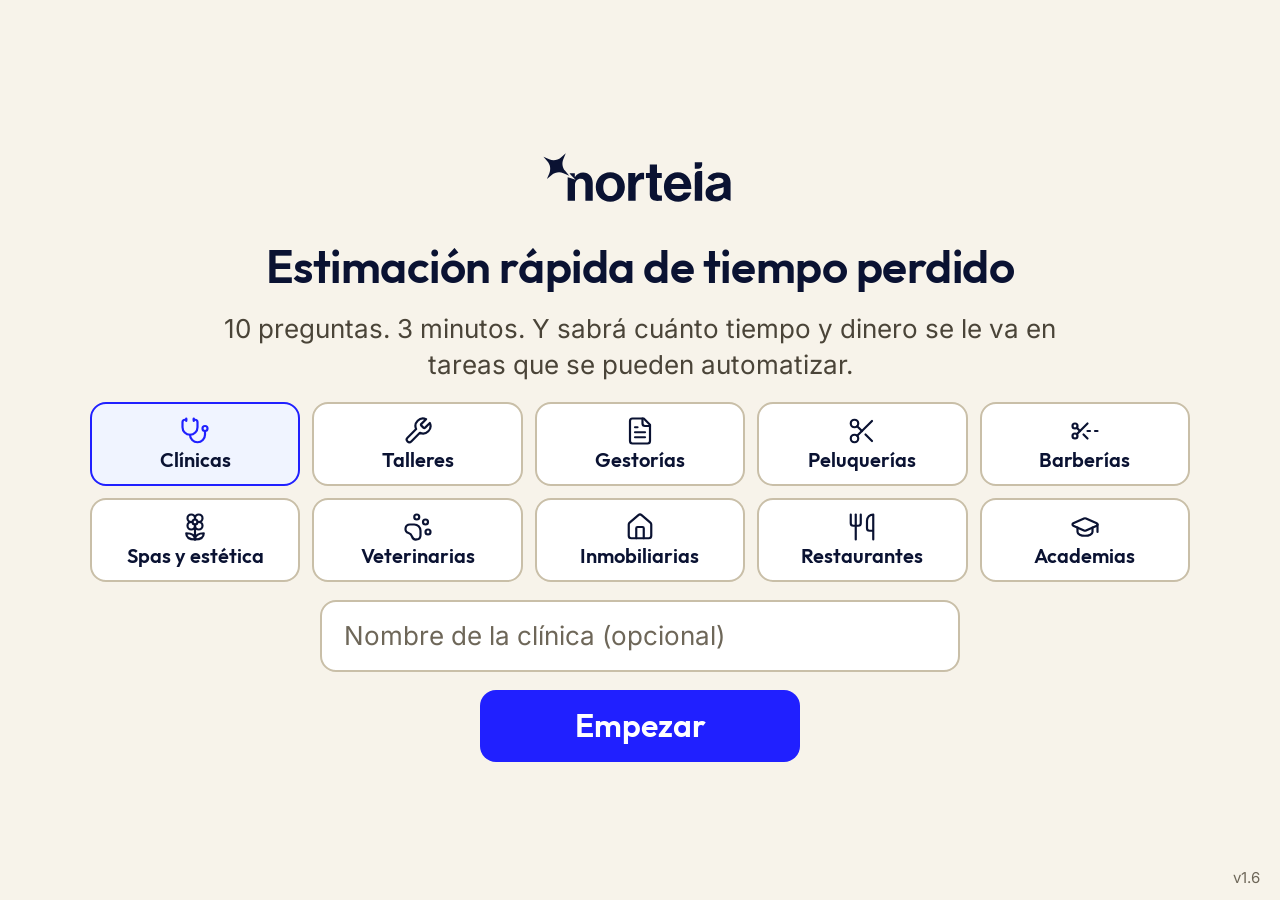
==== commit 8470c0fd: "Estimación NorteIA v1.6: identidad visual "Faro" (propuesta de Luis) Aplicado tal cual el diff cambi" ====
--- a/auditoria-norteia/index.html
+++ b/auditoria-norteia/index.html
@@ -3,7 +3,7 @@
 <head>
   <meta charset="utf-8">
   <meta name="viewport" content="width=device-width, initial-scale=1, maximum-scale=1, user-scalable=no, viewport-fit=cover">
-  <meta name="theme-color" content="#343BDF">
+  <meta name="theme-color" content="#F7F3EA">
   <meta name="mobile-web-app-capable" content="yes">
   <meta name="apple-mobile-web-app-capable" content="yes">
   <meta name="apple-mobile-web-app-status-bar-style" content="default">
--- a/auditoria-norteia/styles.css
+++ b/auditoria-norteia/styles.css
@@ -1,27 +1,37 @@
 /* Auditoría rápida NorteIA — tablet en horizontal, letra grande, toques grandes */
 
-/* Tipografía de marca (Outfit, licencia OFL), servida desde la app para funcionar sin conexión */
+/* Tipografías de marca (Outfit e Inter, licencia OFL), servidas desde la app para funcionar sin conexión.
+   Outfit: titulares, botones y navegación. Inter: cuerpo, respuestas, formularios y metadatos. */
 @font-face { font-family: "Outfit"; src: url("assets/fonts/Outfit-Regular.woff2") format("woff2"); font-weight: 400; font-display: swap; }
-@font-face { font-family: "Outfit"; src: url("assets/fonts/Outfit-SemiBold.woff2") format("woff2"); font-weight: 600 800; font-display: swap; }
-
-/* Paleta de norteia.es (única fuente de color de la app) */
+@font-face { font-family: "Outfit"; src: url("assets/fonts/Outfit-SemiBold.woff2") format("woff2"); font-weight: 500 800; font-display: swap; }
+@font-face { font-family: "Inter"; src: url("assets/fonts/Inter-Regular.woff2") format("woff2"); font-weight: 400; font-display: swap; }
+@font-face { font-family: "Inter"; src: url("assets/fonts/Inter-SemiBold.woff2") format("woff2"); font-weight: 500 800; font-display: swap; }
+
+/* Paleta Faro de NorteIA (única fuente de color de la app).
+   Regla 90 · 9 · 1: superficie neutra cálida, tinta para el texto y el Azul como único acento.
+   Sin degradados, sin sombras de color y sin fondos tintados por semántica: el estado vive en el
+   texto y en un filete. */
 :root {
-  --fondo: #FBFBF8;            /* --bg */
-  --superficie: #FFFFFF;       /* tarjetas */
-  --superficie-2: #F0F1EE;     /* --surface */
-  --texto: #1B2429;            /* --ink */
-  --texto-suave: #646E74;      /* --muted */
-  --texto-tenue: #AEB6BD;
-  --borde: #D9DDDC;            /* --line */
-  --principal: #343BDF;        /* --accent */
-  --principal-oscuro: #272CB0;
-  --principal-claro: #ECEDFC;
-  --sobre-principal: #FFFFFF;  /* --on-accent */
-  --sombra-color: 27, 36, 41;  /* --ink en RGB, para sombras */
-  /* Solo para errores y acciones destructivas (borrar): la web no define rojo */
-  --error: #B42318;
+  --fondo: #F7F3EA;            /* Crema Lino: papel base */
+  --superficie: #FFFFFF;       /* Blanco funcional: tarjetas sobre crema */
+  --superficie-2: #F7F3EA;     /* Crema: paneles dentro de una tarjeta blanca */
+  --arena: #ECE5D6;            /* Arena: etiquetas, insignias, estados desactivados */
+  --texto: #0A1232;            /* Tinta Norte */
+  --texto-secundario: #4A4438; /* Texto secundario intenso: subtítulos y notas (8,7:1 sobre crema) */
+  --texto-suave: #6E6759;      /* Piedra: metadatos (5,1:1 sobre crema) */
+  --texto-tenue: #C9BFA8;      /* Filete reforzado: solo decorativo (marcas del slider, valor vacío) */
+  --borde: #DCD4C2;            /* Filete: líneas finas y bordes de tarjeta */
+  --borde-control: #C9BFA8;    /* Filete reforzado: borde de controles (el Filete solo da 1,33:1) */
+  --principal: #2020FF;        /* Azul NorteIA: único acento */
+  --principal-pulsado: #1C1EDA;/* Derivado: 82 % Azul + 18 % Tinta, solo para el estado pulsado */
+  --principal-claro: #F0F4FF;  /* Bruma: superficie de selección */
+  --principal-suave: rgba(32, 32, 255, 0.14); /* Azul al 14 %: anillo de foco de los campos */
+  --sobre-principal: #FFFFFF;  /* Blanco sobre Azul: 7,7:1 */
+  --sombra-color: 10, 18, 50;  /* Tinta en RGB: velo del diálogo */
+  /* Semánticos: siempre acompañados de texto, nunca solo color */
+  --exito: #2F7A52;
+  --error: #B0453C;            /* Alerta */
   --radio: 16px;
-  --sombra: 0 2px 10px rgba(var(--sombra-color), 0.08);
   --toque: 72px;
   --hueco: 16px;
   --transicion: 200ms;
@@ -42,8 +52,8 @@
   height: 100%;
   background: var(--fondo);
   color: var(--texto);
-  font-family: system-ui, -apple-system, "Segoe UI", Roboto, sans-serif;
-  line-height: 1.35;
+  font-family: "Inter", system-ui, -apple-system, "Segoe UI", Roboto, sans-serif;
+  line-height: 1.4;
   --fuente-marca: "Outfit", system-ui, -apple-system, "Segoe UI", Roboto, sans-serif;
   overscroll-behavior: none;
   -webkit-text-size-adjust: 100%;
@@ -84,8 +94,8 @@
 /* Títulos que reciben el foco al cambiar de pantalla (para lectores de pantalla): sin marco visible */
 [data-foco][tabindex="-1"]:focus { outline: none; }
 
-/* Títulos, cifras y botones con la tipografía de la marca */
-h1, h2, .boton, .opcion, .atajo, .slider-valor, .cifra-num, .nicho-tarjeta, .telefono, .progreso-texto {
+/* Titulares, cifras, botones y navegación con la tipografía de titulares */
+h1, h2, .boton, .atajo, .slider-valor, .cifra-num, .nicho-tarjeta, .telefono {
   font-family: var(--fuente-marca);
 }
 
@@ -99,6 +109,7 @@
   padding: 20px 32px 24px;
   padding-left: max(32px, env(safe-area-inset-left));
   padding-right: max(32px, env(safe-area-inset-right));
+  background: var(--fondo);
   animation: entrar var(--transicion) ease-out;
   overflow: hidden;
 }
@@ -115,7 +126,7 @@
 }
 
 @media (prefers-reduced-motion: reduce) {
-  .pantalla { animation: none; }
+  .pantalla, .tarjeta-pregunta { animation: none; }
 }
 
 /* ---------- Botones ---------- */
@@ -130,7 +141,7 @@
   border-radius: var(--radio);
   border: 2px solid transparent;
   font-size: 28px;
-  font-weight: 650;
+  font-weight: 600;
   cursor: pointer;
   text-decoration: none;
   transition: background var(--transicion), transform 80ms, opacity var(--transicion);
@@ -138,30 +149,24 @@
 
 .boton:active:not(:disabled) { transform: scale(0.98); }
 
-.boton-principal { background: var(--principal); color: #fff; }
-.boton-principal:active:not(:disabled) { background: var(--principal-oscuro); }
-
-.boton-cta { background: var(--principal); color: var(--sobre-principal); box-shadow: 0 4px 14px rgba(52, 59, 223, 0.35); }
-.boton-cta:active { background: var(--principal-oscuro); color: var(--sobre-principal); }
-
-.boton-secundario { background: var(--superficie); color: var(--principal); border-color: var(--borde); }
-.boton-discreto { background: transparent; color: var(--texto-suave); border-color: var(--borde); font-size: 22px; font-weight: 600; }
-.boton-peligro { background: var(--superficie); color: var(--error); border-color: var(--borde); }
+.boton-principal { background: var(--principal); color: var(--sobre-principal); }
+.boton-principal:active:not(:disabled) { background: var(--principal-pulsado); }
+
+.boton-cta { background: var(--principal); color: var(--sobre-principal); }
+.boton-cta:active { background: var(--principal-pulsado); color: var(--sobre-principal); }
+
+.boton-secundario { background: var(--superficie); color: var(--principal); border-color: var(--borde-control); }
+.boton-discreto { background: transparent; color: var(--texto-secundario); border-color: var(--borde-control); font-size: 22px; font-weight: 600; }
+.boton-peligro { background: var(--superficie); color: var(--error); border-color: var(--borde-control); }
 
 .boton:disabled {
-  background: var(--borde);
+  background: var(--arena);
   color: var(--texto-suave);
   border-color: transparent;
-  box-shadow: none;
   cursor: not-allowed;
 }
 
-.boton-atras {
-  min-height: var(--toque);
-  min-width: 150px;
-  padding: 0 20px;
-  font-size: 24px;
-}
+
 
 /* ---------- Bienvenida ---------- */
 
@@ -186,6 +191,8 @@
 
 .bienvenida h1 {
   font-size: 46px;
+  font-weight: 600;
+  letter-spacing: -0.01em;
   margin: 0;
   line-height: 1.15;
   color: var(--texto);
@@ -195,7 +202,7 @@
   font-size: 26px;
   margin: 0;
   max-width: 900px;
-  color: var(--texto-suave);
+  color: var(--texto-secundario);
 }
 
 .nichos {
@@ -210,8 +217,9 @@
   min-height: 130px;
   padding: 14px 20px;
   border-radius: var(--radio);
-  border: 3px solid var(--borde);
-  background: var(--superficie);
+  border: 2px solid var(--borde-control);
+  background: var(--superficie);
+  color: var(--texto);
   display: flex;
   flex-direction: column;
   align-items: center;
@@ -220,17 +228,18 @@
   cursor: pointer;
   position: relative;
   font-size: 24px;
-  font-weight: 650;
-}
-
-/* Iconos de línea: siempre en tonos de la paleta */
-.icono { display: inline-flex; align-items: center; justify-content: center; color: var(--principal); line-height: 1; }
+  font-weight: 600;
+  transition: background var(--transicion), border-color var(--transicion);
+}
+
+/* Iconos de línea: en tinta; el Azul queda para la selección */
+.icono { display: inline-flex; align-items: center; justify-content: center; color: var(--texto); line-height: 1; }
 .icono svg { width: 100%; height: 100%; display: block; }
 .nicho-tarjeta .icono { width: 40px; height: 40px; }
-.nicho-tarjeta[aria-pressed="true"] .icono { color: var(--principal-oscuro); }
-.icono-senal { width: 22px; height: 22px; flex: 0 0 auto; margin-top: 1px; color: var(--principal); }
+.nicho-tarjeta[aria-pressed="true"] .icono { color: var(--principal); }
+.icono-senal { width: 22px; height: 22px; flex: 0 0 auto; margin-top: 1px; color: var(--texto); }
 .icono-mini { width: 18px; height: 18px; color: currentColor; }
-.nicho-tarjeta[aria-pressed="true"] { border-color: var(--principal); background: var(--principal-claro); color: var(--principal-oscuro); }
+.nicho-tarjeta[aria-pressed="true"] { border-color: var(--principal); background: var(--principal-claro); color: var(--texto); }
 
 /* Más de 4 sectores: pestañas en rejilla de 5 columnas */
 .nichos.pestanas {
@@ -258,20 +267,22 @@
 .campo-nombre {
   width: min(640px, 100%);
   min-height: var(--toque);
+  font-family: inherit;
   font-size: 26px;
   padding: 0 22px;
   border-radius: var(--radio);
-  border: 2px solid var(--borde);
-  background: var(--superficie);
-  color: var(--texto);
-}
-
-.campo-nombre:focus { border-color: var(--principal); outline: none; box-shadow: 0 0 0 4px var(--principal-claro); }
+  border: 2px solid var(--borde-control);
+  background: var(--superficie);
+  color: var(--texto);
+}
+
+.campo-nombre::placeholder { color: var(--texto-suave); }
+.campo-nombre:focus { border-color: var(--principal); outline: none; box-shadow: 0 0 0 4px var(--principal-suave); }
 
 .bloque-contacto {
   width: min(640px, 100%);
   text-align: left;
-  border: 2px solid var(--borde);
+  border: 2px solid var(--borde-control);
   border-radius: var(--radio);
   background: var(--superficie);
   padding: 0 18px;
@@ -287,8 +298,9 @@
 }
 
 .bloque-contacto .campos { display: grid; grid-template-columns: 1fr 1fr; gap: 12px; padding-bottom: 16px; }
-.bloque-contacto label { display: flex; flex-direction: column; font-size: 18px; color: var(--texto-suave); gap: 4px; }
-.bloque-contacto input { min-height: 60px; font-size: 22px; padding: 0 14px; border: 2px solid var(--borde); border-radius: 12px; }
+.bloque-contacto label { display: flex; flex-direction: column; font-size: 18px; color: var(--texto-secundario); gap: 4px; }
+.bloque-contacto input { min-height: 60px; font-family: inherit; font-size: 22px; padding: 0 14px; border: 2px solid var(--borde-control); border-radius: 12px; color: var(--texto); }
+.bloque-contacto input:focus { border-color: var(--principal); outline: none; box-shadow: 0 0 0 4px var(--principal-suave); }
 .bloque-contacto input[aria-invalid="true"] { border-color: var(--error); }
 .bloque-contacto .aviso-privacidad { grid-column: 1 / -1; font-size: 17px; color: var(--texto-suave); margin: 0; }
 .bloque-contacto .error-campo { grid-column: 1 / -1; color: var(--error); font-size: 18px; margin: 0; }
@@ -315,134 +327,218 @@
 .barra-superior {
   display: flex;
   align-items: center;
-  gap: 24px;
+  gap: 22px;
   flex: 0 0 auto;
 }
 
-.progreso { flex: 1; display: flex; flex-direction: column; gap: 6px; }
-.progreso-pista { height: 14px; border-radius: 7px; background: var(--superficie-2); overflow: hidden; }
-.progreso-relleno { height: 100%; background: var(--principal); border-radius: 7px; transition: width var(--transicion); }
-.progreso-texto { font-size: 20px; color: var(--texto-suave); font-weight: 600; }
+/* Botón «Atrás»: discreto, sin caja, pero con zona táctil grande */
+.boton-atras {
+  min-height: var(--toque);
+  min-width: 140px;
+  padding: 0 18px 0 10px;
+  font-size: 22px;
+  font-weight: 600;
+  color: var(--texto-secundario);
+  background: transparent;
+  border: 2px solid transparent;
+  border-radius: 999px;
+  gap: 8px;
+}
+.boton-atras .icono { width: 26px; height: 26px; color: currentColor; }
+.boton-atras:active { background: var(--arena); color: var(--texto); }
+
+/* Progreso: lo hecho en tinta, la pregunta actual en Azul */
+.progreso { flex: 1; display: flex; flex-direction: column; gap: 8px; min-width: 0; }
+.progreso-segmentos { display: flex; gap: 6px; }
+.segmento { flex: 1; height: 6px; border-radius: 3px; background: var(--borde); transition: background var(--transicion); }
+.segmento.hecho { background: var(--texto); }
+.segmento.actual { background: var(--principal); }
+.progreso-texto { font-size: 17px; color: var(--texto-suave); font-weight: 600; letter-spacing: 0.02em; }
+
+.chip-sector {
+  flex: 0 0 auto;
+  display: inline-flex;
+  align-items: center;
+  gap: 8px;
+  padding: 10px 18px 10px 14px;
+  border-radius: 999px;
+  background: var(--superficie);
+  border: 1px solid var(--borde);
+  font-family: var(--fuente-marca);
+  font-weight: 600;
+  font-size: 19px;
+  color: var(--texto);
+}
+.chip-sector .icono { width: 22px; height: 22px; }
 
 .pregunta-cuerpo {
   flex: 1 1 auto;
   display: flex;
   flex-direction: column;
   justify-content: center;
-  gap: 20px;
   min-height: 0;
-  padding: 12px 0;
-}
+  padding: 14px 0;
+}
+
+/* La pregunta vive en una tarjeta blanca con filete, sin sombra */
+.tarjeta-pregunta {
+  background: var(--superficie);
+  border: 1px solid var(--borde);
+  border-radius: 24px;
+  padding: 30px 34px 32px;
+  display: flex;
+  flex-direction: column;
+  gap: 24px;
+  animation: subir 240ms ease-out;
+}
+
+@keyframes subir {
+  from { opacity: 0; transform: translateY(10px); }
+  to { opacity: 1; transform: none; }
+}
+
+.pregunta-encabezado { display: flex; flex-direction: column; gap: 6px; }
 
 .pregunta-titulo {
-  font-size: 46px;
-  line-height: 1.15;
+  font-size: 44px;
+  line-height: 1.12;
+  letter-spacing: -0.015em;
   margin: 0;
-  font-weight: 750;
+  font-weight: 600;
+  color: var(--texto);
 }
 
 .pregunta-titulo.largo { font-size: 40px; }
 
-.pregunta-nota { margin: -8px 0 0; font-size: 20px; color: var(--texto-suave); }
-
+.pregunta-nota { margin: 0; font-size: 19px; color: var(--texto-secundario); }
+
+/* Opciones: tarjetas con letra, texto y marca de selección */
 .opciones {
   display: grid;
-  gap: var(--hueco);
+  gap: 14px;
   grid-template-columns: repeat(var(--columnas, 2), minmax(0, 1fr));
 }
 
 .opcion {
-  min-height: 96px;
-  border-radius: var(--radio);
-  border: 3px solid var(--borde);
-  background: var(--superficie);
-  box-shadow: var(--sombra);
-  font-size: 28px;
-  font-weight: 600;
-  padding: 10px 56px 10px 24px;
+  display: flex;
+  align-items: center;
+  gap: 16px;
+  min-height: 88px;
+  padding: 12px 18px;
+  border-radius: 18px;
+  border: 2px solid var(--borde-control);
+  background: var(--superficie);
+  color: var(--texto);
+  font-size: 26px;
+  font-weight: 600;
+  line-height: 1.2;
   text-align: left;
   cursor: pointer;
-  position: relative;
-  transition: background var(--transicion), border-color var(--transicion);
-}
-
-.opcion::after {
-  content: "";
-  position: absolute;
-  right: 18px;
-  top: 50%;
+  transition: background var(--transicion), border-color var(--transicion), transform 80ms;
+}
+
+.opcion:active { transform: scale(0.99); }
+
+.opcion-letra {
+  flex: 0 0 auto;
+  width: 40px;
+  height: 40px;
+  border-radius: 12px;
+  background: var(--arena);
+  color: var(--texto-secundario);
+  font-family: var(--fuente-marca);
+  font-size: 18px;
+  font-weight: 600;
+  display: grid;
+  place-items: center;
+  transition: background var(--transicion), color var(--transicion);
+}
+
+.opcion-texto { flex: 1 1 auto; min-width: 0; }
+
+.opcion-check {
+  flex: 0 0 auto;
   width: 30px;
   height: 30px;
-  margin-top: -15px;
+  padding: 5px;
   border-radius: 50%;
-  border: 3px solid var(--borde);
-  background: var(--superficie);
+  border: 2px solid var(--borde-control);
+  color: transparent;
+  transition: background var(--transicion), border-color var(--transicion), color var(--transicion);
 }
 
 .opcion[aria-pressed="true"] {
-  background: var(--principal);
   border-color: var(--principal);
-  color: #fff;
-}
-
-.opcion[aria-pressed="true"]::after {
-  content: "✓";
-  border-color: #fff;
-  background: #fff;
-  color: var(--principal);
-  font-size: 22px;
-  font-weight: 800;
-  line-height: 24px;
-  text-align: center;
-}
-
-.opciones.compactas .opcion { min-height: var(--toque); }
-
-/* Bloques de dos partes (slider + minutos) */
+  background: var(--principal-claro);
+}
+.opcion[aria-pressed="true"] .opcion-letra { background: var(--principal); color: var(--sobre-principal); }
+.opcion[aria-pressed="true"] .opcion-check { background: var(--principal); border-color: var(--principal); color: var(--sobre-principal); }
+
+.opciones.compactas { gap: 10px; }
+.opciones.compactas .opcion { min-height: var(--toque); padding: 8px 16px 8px 22px; font-size: 26px; }
+
+/* Bloques de dos partes (cantidad + minutos) */
 .dos-partes {
   display: grid;
-  grid-template-columns: minmax(0, 1.7fr) minmax(0, 1fr);
-  gap: 32px;
-  align-items: center;
-}
-
-.subpregunta h2 { font-size: 30px; margin: 0 0 14px; }
-.subpregunta .opciones { --columnas: 1; }
-.subpregunta .opcion { min-height: var(--toque); text-align: center; padding-left: 56px; }
+  grid-template-columns: minmax(0, 1.65fr) minmax(0, 1fr);
+  gap: 20px;
+  align-items: stretch;
+}
+
+.subpregunta {
+  background: var(--superficie-2);
+  border-radius: 20px;
+  padding: 18px 18px 18px;
+  display: flex;
+  flex-direction: column;
+  gap: 12px;
+}
+.subpregunta h2 { font-size: 22px; margin: 0 0 2px 4px; font-weight: 600; color: var(--texto-secundario); }
 
 /* ---------- Slider ---------- */
 
-.slider { display: flex; flex-direction: column; gap: 14px; }
+.slider {
+  display: flex;
+  flex-direction: column;
+  gap: 12px;
+  background: var(--superficie-2);
+  border-radius: 20px;
+  padding: 16px 18px 18px;
+}
+
+.slider-cabecera { display: flex; align-items: baseline; justify-content: center; gap: 12px; }
 
 .slider-valor {
+  font-family: var(--fuente-marca);
   font-size: 64px;
-  font-weight: 800;
+  font-weight: 600;
   text-align: center;
   color: var(--principal);
   line-height: 1;
   min-height: 64px;
   font-variant-numeric: tabular-nums;
+  letter-spacing: -0.02em;
 }
 
 .slider-valor.vacio { color: var(--texto-tenue); }
-
-.slider-fila { display: flex; align-items: center; gap: 16px; }
+.slider-leyenda { font-size: 18px; color: var(--texto-secundario); font-weight: 600; }
+
+.slider-fila { display: flex; align-items: center; gap: 14px; }
 
 .slider-paso {
   flex: 0 0 auto;
   width: var(--toque);
   height: var(--toque);
-  border-radius: 50%;
-  border: 2px solid var(--borde);
-  background: var(--superficie);
-  font-size: 40px;
-  font-weight: 700;
-  color: var(--principal);
+  border-radius: 20px;
+  border: 2px solid var(--borde-control);
+  background: var(--superficie);
+  color: var(--texto);
   cursor: pointer;
-  line-height: 1;
-}
-
-.slider-paso:active { background: var(--principal-claro); }
+  display: grid;
+  place-items: center;
+}
+.slider-paso .icono { width: 30px; height: 30px; color: currentColor; }
+.slider-paso:active { background: var(--principal-claro); border-color: var(--principal); }
 
 .slider-pista {
   position: relative;
@@ -465,42 +561,31 @@
 }
 
 .slider input[type="range"]::-webkit-slider-runnable-track {
-  height: 14px;
-  border-radius: 7px;
-  background: linear-gradient(to right, var(--principal) 0, var(--principal) var(--relleno, 0%), var(--borde) var(--relleno, 0%), var(--borde) 100%);
-}
-
-.slider input[type="range"]::-moz-range-track {
-  height: 14px;
-  border-radius: 7px;
-  background: var(--borde);
-}
-
-.slider input[type="range"]::-moz-range-progress {
-  height: 14px;
-  border-radius: 7px;
-  background: var(--principal);
-}
+  height: 8px;
+  border-radius: 4px;
+  background: linear-gradient(to right, var(--principal) 0, var(--principal) var(--relleno, 0%), var(--borde-control) var(--relleno, 0%), var(--borde-control) 100%);
+}
+
+.slider input[type="range"]::-moz-range-track { height: 8px; border-radius: 4px; background: var(--borde-control); }
+.slider input[type="range"]::-moz-range-progress { height: 8px; border-radius: 4px; background: var(--principal); }
 
 .slider input[type="range"]::-webkit-slider-thumb {
   -webkit-appearance: none;
   appearance: none;
   width: 56px;
   height: 56px;
-  margin-top: -21px;
+  margin-top: -24px;
   border-radius: 50%;
-  background: var(--principal);
-  border: 5px solid #fff;
-  box-shadow: 0 2px 8px rgba(var(--sombra-color), 0.3);
+  background: var(--superficie);
+  border: 6px solid var(--principal);
 }
 
 .slider input[type="range"]::-moz-range-thumb {
-  width: 46px;
-  height: 46px;
+  width: 44px;
+  height: 44px;
   border-radius: 50%;
-  background: var(--principal);
-  border: 5px solid #fff;
-  box-shadow: 0 2px 8px rgba(var(--sombra-color), 0.3);
+  background: var(--superficie);
+  border: 6px solid var(--principal);
 }
 
 /* Sin contestar: no hay pulgar activo */
@@ -510,56 +595,40 @@
 
 .slider-marca {
   position: absolute;
-  top: 0;
-  bottom: 0;
+  top: 6px;
+  bottom: 6px;
   width: 0;
-  border-left: 3px dashed var(--texto-suave);
+  border-left: 2px dashed var(--texto-tenue);
   z-index: 1;
   pointer-events: none;
 }
-
-.slider-marca span {
-  position: absolute;
-  top: -6px;
-  left: 8px;
-  font-size: 18px;
-  font-weight: 700;
-  color: var(--texto);
-  white-space: nowrap;
-}
-
-.slider-marca small {
-  position: absolute;
-  bottom: -4px;
-  left: 8px;
-  font-size: 15px;
-  color: var(--texto-suave);
-  white-space: nowrap;
-}
-
-.slider-atajos { display: flex; gap: var(--hueco); justify-content: center; }
+.slider-marca span { position: absolute; top: -8px; left: 8px; font-size: 16px; font-weight: 600; color: var(--texto-suave); white-space: nowrap; }
+.slider-marca small { position: absolute; bottom: -8px; left: 8px; font-size: 14px; color: var(--texto-suave); white-space: nowrap; }
+
+.slider-atajos { display: flex; gap: 12px; justify-content: center; }
 
 .atajo {
   min-height: var(--toque);
-  min-width: 120px;
+  min-width: 112px;
   padding: 0 22px;
-  border-radius: var(--radio);
-  border: 2px solid var(--borde);
-  background: var(--superficie);
-  font-size: 28px;
-  font-weight: 700;
+  border-radius: 999px;
+  border: 2px solid var(--borde-control);
+  background: var(--superficie);
+  color: var(--texto);
+  font-size: 26px;
+  font-weight: 600;
   cursor: pointer;
   display: inline-flex;
   flex-direction: column;
   align-items: center;
   justify-content: center;
   line-height: 1.05;
-}
-
-.atajo small { font-size: 15px; font-weight: 600; color: var(--texto-suave); }
-.atajo.habitual { border-color: var(--principal); }
-.atajo[aria-pressed="true"] { background: var(--principal); color: #fff; border-color: var(--principal); }
-.atajo[aria-pressed="true"] small { color: #fff; }
+  font-family: var(--fuente-marca);
+}
+.atajo small { font-family: "Inter", system-ui, sans-serif; font-size: 14px; font-weight: 600; color: var(--texto-suave); letter-spacing: 0.02em; }
+.atajo.habitual { border-color: var(--texto); }
+.atajo[aria-pressed="true"] { background: var(--principal); color: var(--sobre-principal); border-color: var(--principal); }
+.atajo[aria-pressed="true"] small { color: var(--sobre-principal); }
 
 .pie-pregunta {
   flex: 0 0 auto;
@@ -567,7 +636,9 @@
   justify-content: flex-end;
 }
 
-.boton-siguiente { min-width: 300px; }
+.boton-siguiente { min-width: 280px; gap: 14px; }
+.boton-siguiente .icono { width: 28px; height: 28px; color: currentColor; }
+.boton-principal .icono { color: currentColor; }
 
 /* ---------- Calculando ---------- */
 
@@ -575,9 +646,10 @@
   align-items: center;
   justify-content: center;
   gap: 28px;
+  font-family: var(--fuente-marca);
   font-size: 36px;
-  font-weight: 700;
-  color: var(--principal);
+  font-weight: 600;
+  color: var(--texto);
   cursor: pointer;
 }
 
@@ -585,12 +657,16 @@
   width: 84px;
   height: 84px;
   border-radius: 50%;
-  border: 9px solid var(--principal-claro);
+  border: 8px solid var(--arena);
   border-top-color: var(--principal);
   animation: girar 900ms linear infinite;
 }
 
 @keyframes girar { to { transform: rotate(360deg); } }
+
+@media (prefers-reduced-motion: reduce) {
+  .indicador { animation-duration: 2400ms; }
+}
 
 /* ---------- Resultado ---------- */
 
@@ -620,39 +696,40 @@
 
 .panel {
   background: var(--superficie);
+  border: 1px solid var(--borde);
   border-radius: 20px;
-  box-shadow: var(--sombra);
   padding: 20px 24px;
 }
 
-.gancho h1 { font-size: 30px; line-height: 1.2; margin: 0 0 8px; }
-
+.gancho h1 { font-size: 30px; font-weight: 600; line-height: 1.2; margin: 0 0 8px; }
+
+/* Las cifras son el dato dominante: el único sitio del resultado con Azul a gran tamaño */
 .cifras { display: flex; gap: 8px 32px; flex-wrap: wrap; margin: 4px 0 10px; }
 .cifra { display: flex; flex-direction: column; min-width: 0; }
 .cifra-num {
   font-size: 96px;
-  font-weight: 800;
+  font-weight: 600;
   line-height: 1;
   color: var(--principal);
   font-variant-numeric: tabular-nums;
   white-space: nowrap;
-  letter-spacing: -1px;
-}
-.cifra-etq { font-size: 28px; color: var(--texto-suave); font-weight: 600; }
+  letter-spacing: -0.02em;
+}
+.cifra-etq { font-size: 28px; color: var(--texto-secundario); font-weight: 600; }
 
 .gancho p { margin: 0 0 8px; }
-.gancho .impulso { font-weight: 650; color: var(--principal-oscuro); }
+.gancho .impulso { font-weight: 600; color: var(--texto); }
 
 .senales { list-style: none; padding: 0; margin: 8px 0 0; display: flex; flex-direction: column; gap: 6px; }
-.senales li { font-size: 19px; color: var(--texto-suave); display: flex; gap: 10px; align-items: flex-start; }
-
-.contraste h2 { font-size: 26px; margin: 0 0 14px; }
+.senales li { font-size: 19px; color: var(--texto-secundario); display: flex; gap: 10px; align-items: flex-start; }
+
+.contraste h2 { font-size: 26px; font-weight: 600; margin: 0 0 14px; }
 .contraste-cols { display: grid; grid-template-columns: 1fr; gap: 10px; margin-bottom: 14px; }
-.contraste-col { border-radius: 14px; padding: 12px 14px; background: var(--superficie-2); }
+.contraste-col { border-radius: 14px; padding: 12px 14px; background: var(--superficie-2); border-left: 4px solid var(--borde-control); }
 .contraste-col small { display: block; font-size: 17px; color: var(--texto-suave); font-weight: 600; }
-.contraste-col strong { display: block; font-size: 28px; line-height: 1.2; margin-top: 2px; }
-.contraste-col.real { background: var(--principal-claro); }
-.contraste-col.real strong { color: var(--principal-oscuro); }
+.contraste-col strong { display: block; font-family: var(--fuente-marca); font-weight: 600; font-size: 28px; line-height: 1.2; margin-top: 2px; }
+.contraste-col.real { border-left-color: var(--principal); }
+.contraste-col.real strong { color: var(--texto); }
 .contraste p { margin: 0; font-size: 21px; }
 
 .volumen-bajo { font-size: 30px; line-height: 1.3; margin: 0; }
@@ -668,19 +745,18 @@
   padding-bottom: max(12px, env(safe-area-inset-bottom));
   background: var(--superficie);
   border-top: 1px solid var(--borde);
-  box-shadow: 0 -4px 16px rgba(var(--sombra-color), 0.06);
 }
 
 .cta-acciones { display: flex; flex-direction: column; gap: 4px; align-items: flex-start; min-width: 0; }
 .cta-secundario { display: flex; align-items: center; gap: 16px; flex-wrap: wrap; }
 .boton-cta { font-size: 26px; min-height: 84px; padding: 0 30px; text-align: center; }
-.telefono { font-size: 26px; font-weight: 700; color: var(--principal); text-decoration: none; min-height: var(--toque); display: inline-flex; align-items: center; }
+.telefono { font-size: 26px; font-weight: 600; color: var(--texto); text-decoration: underline; text-decoration-color: var(--principal); text-decoration-thickness: 2px; text-underline-offset: 6px; min-height: var(--toque); display: inline-flex; align-items: center; }
 .contacto-norteia { display: flex; flex-wrap: wrap; align-items: center; gap: 4px 10px; font-size: 18px; color: var(--texto-suave); }
-.contacto-norteia a { color: var(--texto-suave); font-weight: 600; text-decoration: none; min-height: 44px; display: inline-flex; align-items: center; }
-.aviso-sin-conexion { color: var(--texto); font-weight: 650; margin: 0; font-size: 19px; max-width: 520px; }
+.contacto-norteia a { color: var(--texto-secundario); font-weight: 600; text-decoration: underline; text-decoration-color: var(--borde-control); text-underline-offset: 4px; min-height: 44px; display: inline-flex; align-items: center; }
+.aviso-sin-conexion { color: var(--texto); font-weight: 600; margin: 0; font-size: 19px; max-width: 520px; }
 
 .qr { margin: 0; display: flex; align-items: center; gap: 12px; }
-.qr svg { width: 132px; height: 132px; display: block; background: #fff; border-radius: 8px; flex: 0 0 auto; }
+.qr svg { width: 132px; height: 132px; display: block; background: #fff; border: 1px solid var(--borde); border-radius: 8px; flex: 0 0 auto; }
 .qr figcaption { font-size: 16px; color: var(--texto-suave); max-width: 110px; }
 
 .acciones-secundarias { display: flex; gap: var(--hueco); flex-wrap: wrap; }
@@ -688,20 +764,20 @@
 .pie-resultado { font-size: 16px; color: var(--texto-suave); margin: 0; }
 .estado-email { font-size: 16px; color: var(--texto-suave); margin: 0; display: flex; align-items: center; gap: 8px; flex-wrap: wrap; }
 .estado-email .ayuda { border-bottom: 1px dotted var(--texto-suave); cursor: help; }
-.estado-email.ok { color: var(--principal); }
+.estado-email.ok { color: var(--exito); }
 .estado-email.revisar { color: var(--texto); font-weight: 600; }
 
 /* ---------- Resumen / historial ---------- */
 
 .cabecera-pantalla { display: flex; align-items: center; gap: 20px; flex: 0 0 auto; }
-.cabecera-pantalla h1 { font-size: 34px; margin: 0; flex: 1; }
+.cabecera-pantalla h1 { font-size: 34px; font-weight: 600; margin: 0; flex: 1; }
 
 .resumen-texto {
   flex: 1 1 auto;
   min-height: 160px;
   overflow: auto;
   background: var(--superficie);
-  border: 2px solid var(--borde);
+  border: 1px solid var(--borde);
   border-radius: var(--radio);
   padding: 18px 22px;
   margin: 14px 0;
@@ -715,13 +791,14 @@
 .botonera { display: flex; flex-wrap: wrap; gap: var(--hueco); flex: 0 0 auto; }
 .botonera .boton { font-size: 24px; }
 
-.aviso { padding: 12px 16px; border-radius: 12px; background: var(--superficie-2); color: var(--texto); font-weight: 600; margin: 8px 0 0; font-size: 19px; }
-.aviso.error { background: var(--superficie-2); color: var(--error); }
-.confirmacion { color: var(--principal); font-weight: 700; }
+/* Avisos: superficie Arena; el estado lo dicen el texto y el filete lateral */
+.aviso { padding: 12px 16px; border-radius: 12px; background: var(--arena); border-left: 4px solid var(--borde-control); color: var(--texto); font-weight: 600; margin: 8px 0 0; font-size: 19px; }
+.aviso.error { border-left-color: var(--error); color: var(--error); }
+.confirmacion { color: var(--exito); font-weight: 700; }
 
 .filtros { display: flex; gap: 12px; flex-wrap: wrap; margin: 12px 0; flex: 0 0 auto; }
-.filtro { display: inline-flex; align-items: center; gap: 8px; min-height: 56px; padding: 0 18px; border-radius: 28px; border: 2px solid var(--borde); background: var(--superficie); font-size: 19px; font-weight: 600; cursor: pointer; }
-.filtro[aria-pressed="true"] { background: var(--principal); color: #fff; border-color: var(--principal); }
+.filtro { display: inline-flex; align-items: center; gap: 8px; min-height: 56px; padding: 0 18px; border-radius: 28px; border: 2px solid var(--borde-control); background: var(--superficie); color: var(--texto); font-size: 19px; font-weight: 600; cursor: pointer; }
+.filtro[aria-pressed="true"] { background: var(--principal); color: var(--sobre-principal); border-color: var(--principal); }
 
 .lista-historial { list-style: none; margin: 0; padding: 0; flex: 1 1 auto; overflow-y: auto; display: flex; flex-direction: column; gap: 10px; min-height: 0; }
 .fila-historial {
@@ -732,24 +809,25 @@
   gap: 14px;
   align-items: center;
   text-align: left;
-  border: 2px solid var(--borde);
+  border: 1px solid var(--borde-control);
   border-radius: 14px;
   background: var(--superficie);
+  color: var(--texto);
   padding: 10px 16px;
   font-size: 19px;
   cursor: pointer;
 }
-.insignia { display: inline-flex; gap: 6px; align-items: center; background: var(--principal-claro); color: var(--principal-oscuro); border-radius: 18px; padding: 4px 12px; font-weight: 700; font-size: 16px; white-space: nowrap; }
-.fila-historial .cifras-fila { font-weight: 700; color: var(--principal); white-space: nowrap; }
+.insignia { display: inline-flex; gap: 6px; align-items: center; background: var(--arena); color: var(--texto); border-radius: 18px; padding: 4px 12px; font-weight: 600; font-size: 16px; white-space: nowrap; }
+.fila-historial .cifras-fila { font-weight: 700; color: var(--texto); white-space: nowrap; }
 .fila-historial .email-fila { font-size: 16px; color: var(--texto-suave); }
-.fila-historial .email-fila.ok { color: var(--principal); }
+.fila-historial .email-fila.ok { color: var(--exito); }
 .fila-historial .email-fila.revisar { color: var(--texto); font-weight: 600; }
 .vacio { color: var(--texto-suave); text-align: center; padding: 40px; }
 
 .estado-general-email { font-size: 18px; margin: 6px 0 0; color: var(--texto-suave); }
 .estado-general-email strong { color: var(--texto); }
 
-.detalle-email { font-size: 17px; background: var(--superficie); border-radius: 12px; border: 2px solid var(--borde); padding: 10px 16px; margin: 0 0 12px; }
+.detalle-email { font-size: 17px; background: var(--superficie); border-radius: 12px; border: 1px solid var(--borde); padding: 10px 16px; margin: 0 0 12px; }
 .detalle-email h2 { font-size: 19px; margin: 0 0 6px; }
 .detalle-email ul { margin: 0; padding-left: 20px; }
 
@@ -758,7 +836,7 @@
 .dialogo {
   position: fixed;
   inset: 0;
-  background: rgba(var(--sombra-color), 0.55);
+  background: rgba(var(--sombra-color), 0.45);
   display: flex;
   align-items: center;
   justify-content: center;
@@ -774,31 +852,33 @@
   padding: 32px 36px;
   max-width: 760px;
   width: 100%;
-  box-shadow: 0 10px 40px rgba(var(--sombra-color), 0.25);
-}
-
-.dialogo-caja p { font-size: 28px; font-weight: 650; margin: 0 0 26px; white-space: pre-line; }
+  border: 1px solid var(--borde);
+}
+
+.dialogo-caja p { font-size: 28px; font-weight: 600; margin: 0 0 26px; white-space: pre-line; }
 .dialogo-botones { display: flex; gap: var(--hueco); justify-content: flex-end; flex-wrap: wrap; }
 
 /* ---------- Orientación ---------- */
 
+/* Sin masa de color: superficie crema, texto en tinta y el giro en Azul */
 .aviso-giro {
   display: none;
   position: fixed;
   inset: 0;
   z-index: 100;
-  background: var(--principal);
-  color: #fff;
+  background: var(--fondo);
+  color: var(--texto);
   flex-direction: column;
   align-items: center;
   justify-content: center;
   text-align: center;
+  font-family: var(--fuente-marca);
   font-size: 40px;
-  font-weight: 700;
+  font-weight: 600;
   padding: 32px;
 }
 
-.aviso-giro-icono { font-size: 120px; line-height: 1; margin-bottom: 20px; }
+.aviso-giro-icono { font-size: 120px; line-height: 1; margin-bottom: 20px; color: var(--principal); }
 
 @media (orientation: portrait) and (max-width: 1100px) {
   .aviso-giro { display: flex; }
@@ -809,7 +889,8 @@
 @media (max-height: 740px) {
   .pantalla { padding-top: 14px; padding-bottom: 16px; }
   .pregunta-titulo { font-size: 40px; }
-  .opcion { min-height: 84px; }
+  .tarjeta-pregunta { padding: 24px 28px 26px; gap: 18px; }
+  .opcion { min-height: 80px; }
   .bienvenida { gap: 12px; }
   .logo-boton img { height: 76px; }
 }
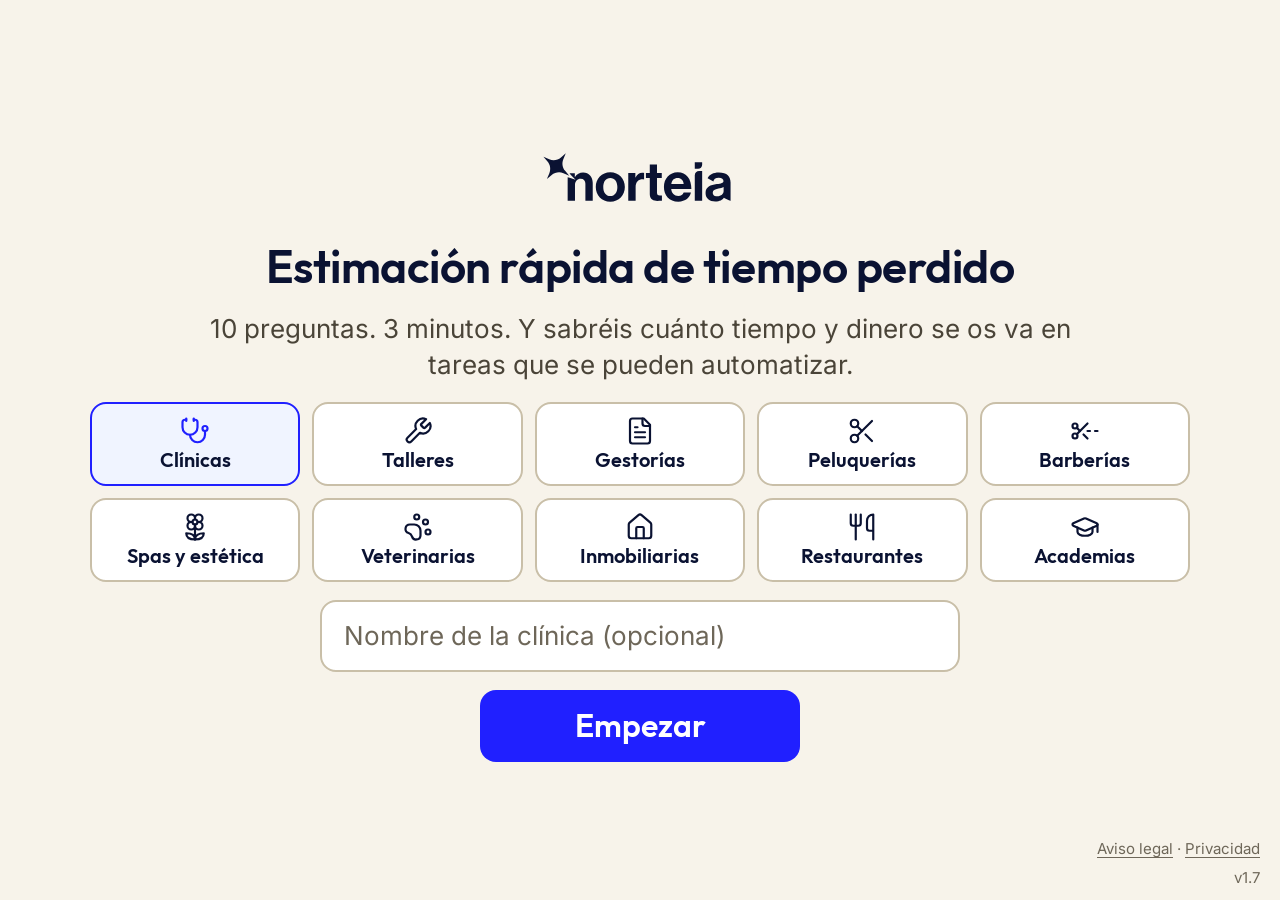
==== commit 6b05c66a: "Estimación NorteIA v1.7: hallazgos de la auditoría de Luis - A1: tope de horas por día = personas x " ====
--- a/auditoria-norteia/index.html
+++ b/auditoria-norteia/index.html
@@ -2,7 +2,8 @@
 <html lang="es">
 <head>
   <meta charset="utf-8">
-  <meta name="viewport" content="width=device-width, initial-scale=1, maximum-scale=1, user-scalable=no, viewport-fit=cover">
+  <meta name="viewport" content="width=device-width, initial-scale=1, viewport-fit=cover">
+  <meta name="description" content="Estimación rápida del tiempo y el dinero que un negocio dedica a tareas repetitivas que se pueden automatizar. NorteIA, A Coruña.">
   <meta name="theme-color" content="#F7F3EA">
   <meta name="mobile-web-app-capable" content="yes">
   <meta name="apple-mobile-web-app-capable" content="yes">
@@ -17,7 +18,7 @@
 </head>
 <body>
   <!-- Contenedor único: app.js dibuja aquí cada pantalla -->
-  <main id="app" aria-live="polite"></main>
+  <main id="app"></main>
 
   <!-- Aviso de orientación (solo en vertical, por CSS) -->
   <div class="aviso-giro" role="alert">
@@ -35,9 +36,8 @@
 
   <noscript>Esta aplicación necesita JavaScript.</noscript>
 
-  <!-- Orden de carga: config, config local (opcional), almacén, motor, librería QR, correo, app. Los nichos los carga app.js desde niches/index.js -->
+  <!-- Orden de carga: config, nichos (lista), almacén, motor, QR, iconos, correo, app. app.js carga los nichos y, si CONFIG.email.configLocal, config.local.js -->
   <script src="config.js"></script>
-  <script src="config.local.js" onerror="void 0"></script>
   <script src="niches/index.js"></script>
   <script src="almacen.js"></script>
   <script src="motor.js"></script>
--- a/auditoria-norteia/styles.css
+++ b/auditoria-norteia/styles.css
@@ -894,3 +894,86 @@
   .bienvenida { gap: 12px; }
   .logo-boton img { height: 76px; }
 }
+
+/* ---------- v1.7: auditoría de Luis ---------- */
+
+/* Solo para lectores de pantalla */
+.solo-lectores {
+  position: absolute !important;
+  width: 1px; height: 1px;
+  padding: 0; margin: -1px;
+  overflow: hidden; clip: rect(0, 0, 0, 0);
+  white-space: nowrap; border: 0;
+}
+
+/* Aviso cuando las respuestas superan la jornada de quienes hacen las tareas */
+.aviso-limite {
+  margin: 0 0 8px;
+  padding: 10px 14px;
+  border-left: 4px solid var(--borde-control);
+  background: var(--superficie-2);
+  border-radius: 10px;
+  font-size: 18px;
+  color: var(--texto-secundario);
+}
+
+/* Consentimiento antes de enviar el resumen a NorteIA */
+.consentimiento {
+  display: flex;
+  align-items: center;
+  gap: 18px;
+  flex-wrap: wrap;
+  padding: 14px 18px;
+  border: 1px solid var(--borde);
+  border-radius: 16px;
+  background: var(--superficie);
+}
+.boton-consentimiento { gap: 10px; font-size: 22px; }
+.boton-consentimiento .icono { width: 24px; height: 24px; color: currentColor; }
+.boton-consentimiento[aria-pressed="true"] { color: var(--exito); border-color: var(--exito); background: var(--superficie); }
+.consentimiento-aviso { flex: 1 1 320px; margin: 0; font-size: 16px; color: var(--texto-suave); }
+.consentimiento-aviso a { color: var(--principal); }
+
+/* Enlaces de aviso legal y privacidad */
+.enlaces-legales { margin: 0; font-size: 15px; color: var(--texto-suave); }
+.enlaces-legales a { color: var(--texto-suave); text-decoration: underline; text-underline-offset: 3px; display: inline-block; padding: 6px 0; }
+.esquina-version .enlaces-legales { margin-bottom: 2px; }
+
+.botonera-historial { margin-top: 14px; }
+
+/* PIN del historial */
+.pin-caja { max-width: 440px; text-align: center; }
+.pin-caja h2 { margin: 0 0 6px; font-size: 30px; }
+.dialogo-caja .pin-texto { font-size: 19px; font-weight: 400; color: var(--texto-secundario); margin: 0 0 18px; }
+.pin-puntos { display: flex; justify-content: center; gap: 16px; margin-bottom: 6px; }
+.pin-punto { width: 18px; height: 18px; border-radius: 50%; border: 2px solid var(--borde-control); }
+.pin-punto.lleno { background: var(--texto); border-color: var(--texto); }
+.dialogo-caja .pin-error { min-height: 26px; margin: 4px 0 8px; font-size: 18px; color: var(--error); }
+.pin-teclado { display: grid; grid-template-columns: repeat(3, 1fr); gap: 12px; margin-bottom: 18px; }
+.pin-tecla {
+  min-height: var(--toque);
+  border-radius: 16px;
+  border: 1px solid var(--borde-control);
+  background: var(--superficie);
+  font-family: var(--fuente-marca);
+  font-size: 30px;
+  font-weight: 600;
+  color: var(--texto);
+  cursor: pointer;
+}
+.pin-tecla:active { background: var(--principal-claro); border-color: var(--principal); }
+.pin-borrar { display: grid; place-items: center; }
+.pin-borrar .icono { width: 28px; height: 28px; color: var(--texto-suave); }
+.pin-caja .dialogo-botones { justify-content: center; }
+
+/* Pantallas bajas (móvil en horizontal): se puede desplazar y se compacta */
+@media (max-height: 620px) {
+  .pantalla { overflow-y: auto; -webkit-overflow-scrolling: touch; }
+  .bienvenida { justify-content: flex-start; }
+  .nichos.pestanas { grid-template-columns: repeat(auto-fill, minmax(150px, 1fr)); }
+  .pregunta-titulo, .pregunta-titulo.largo { font-size: 30px; }
+  .tarjeta-pregunta { padding: 18px 20px; gap: 14px; }
+  .dos-partes { grid-template-columns: 1fr; }
+  .cifra-num { font-size: 64px; }
+  .resultado-grid { grid-template-columns: 1fr; }
+}
